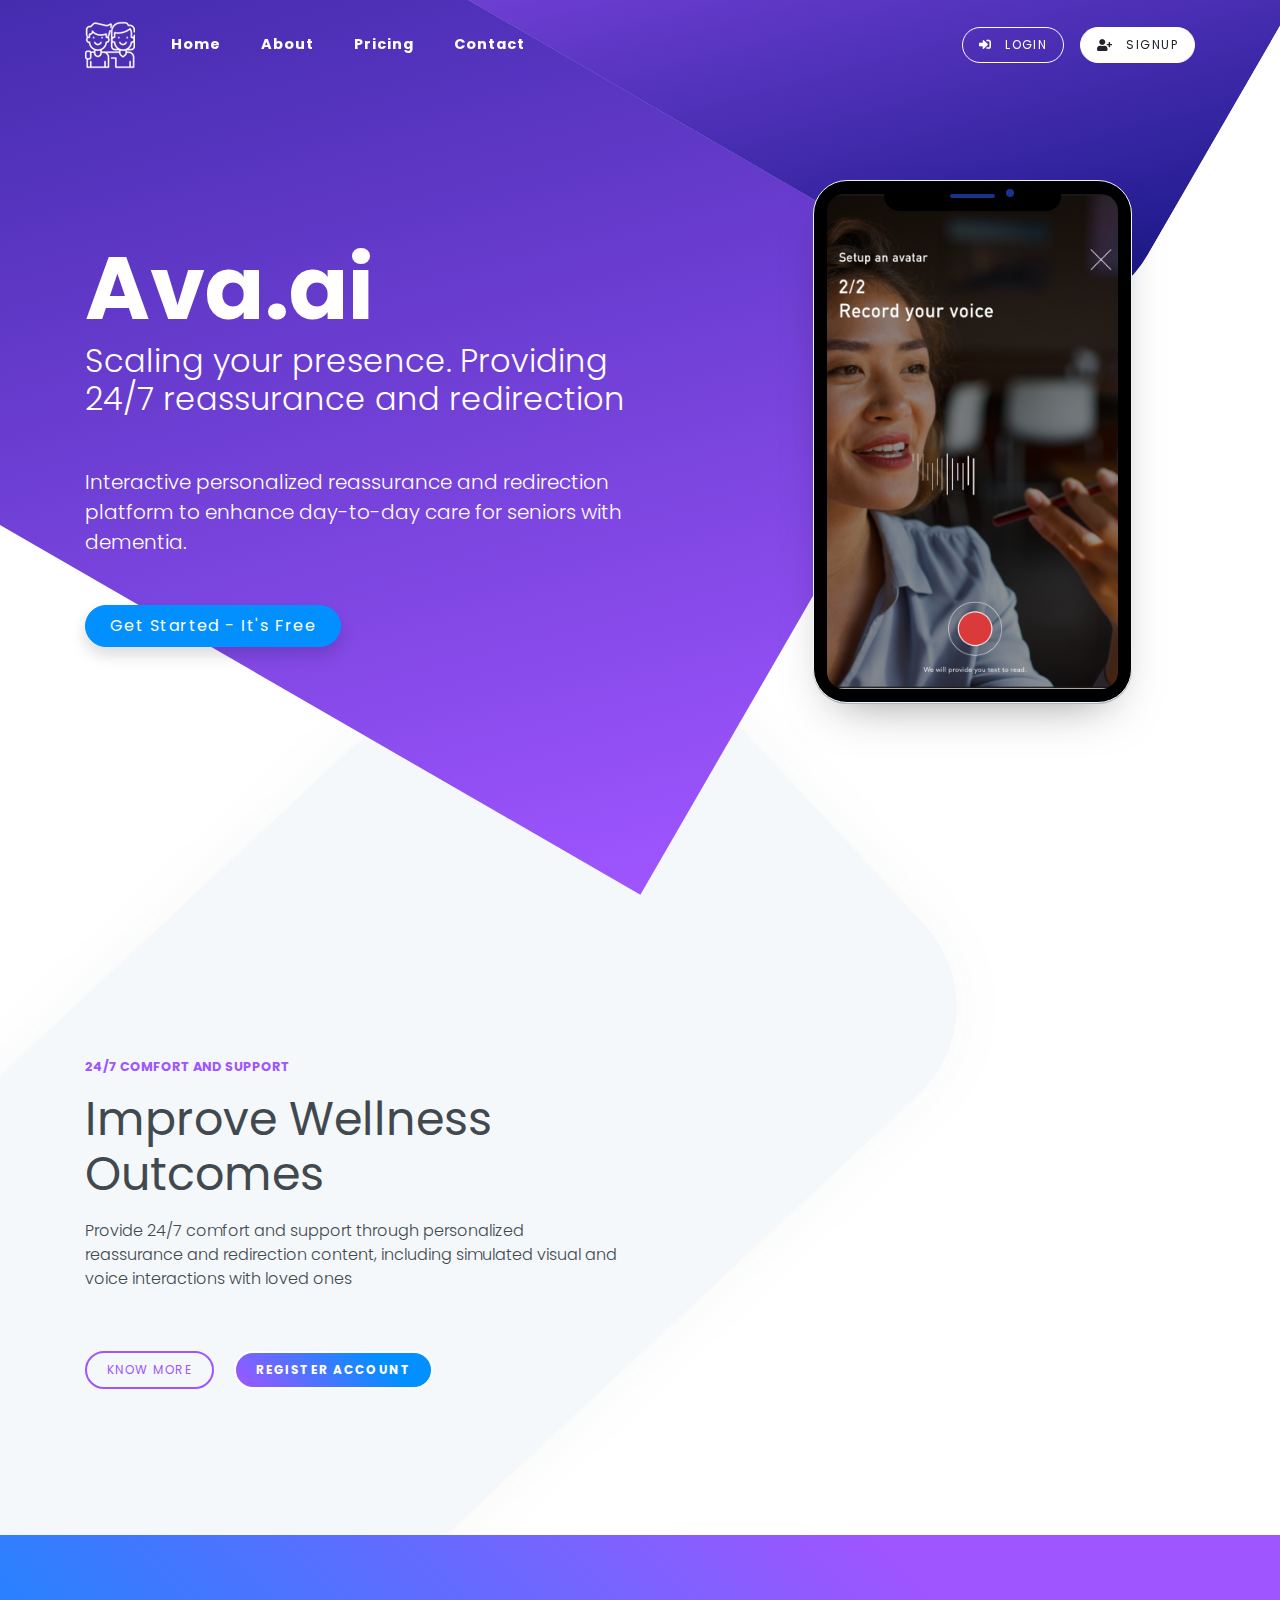
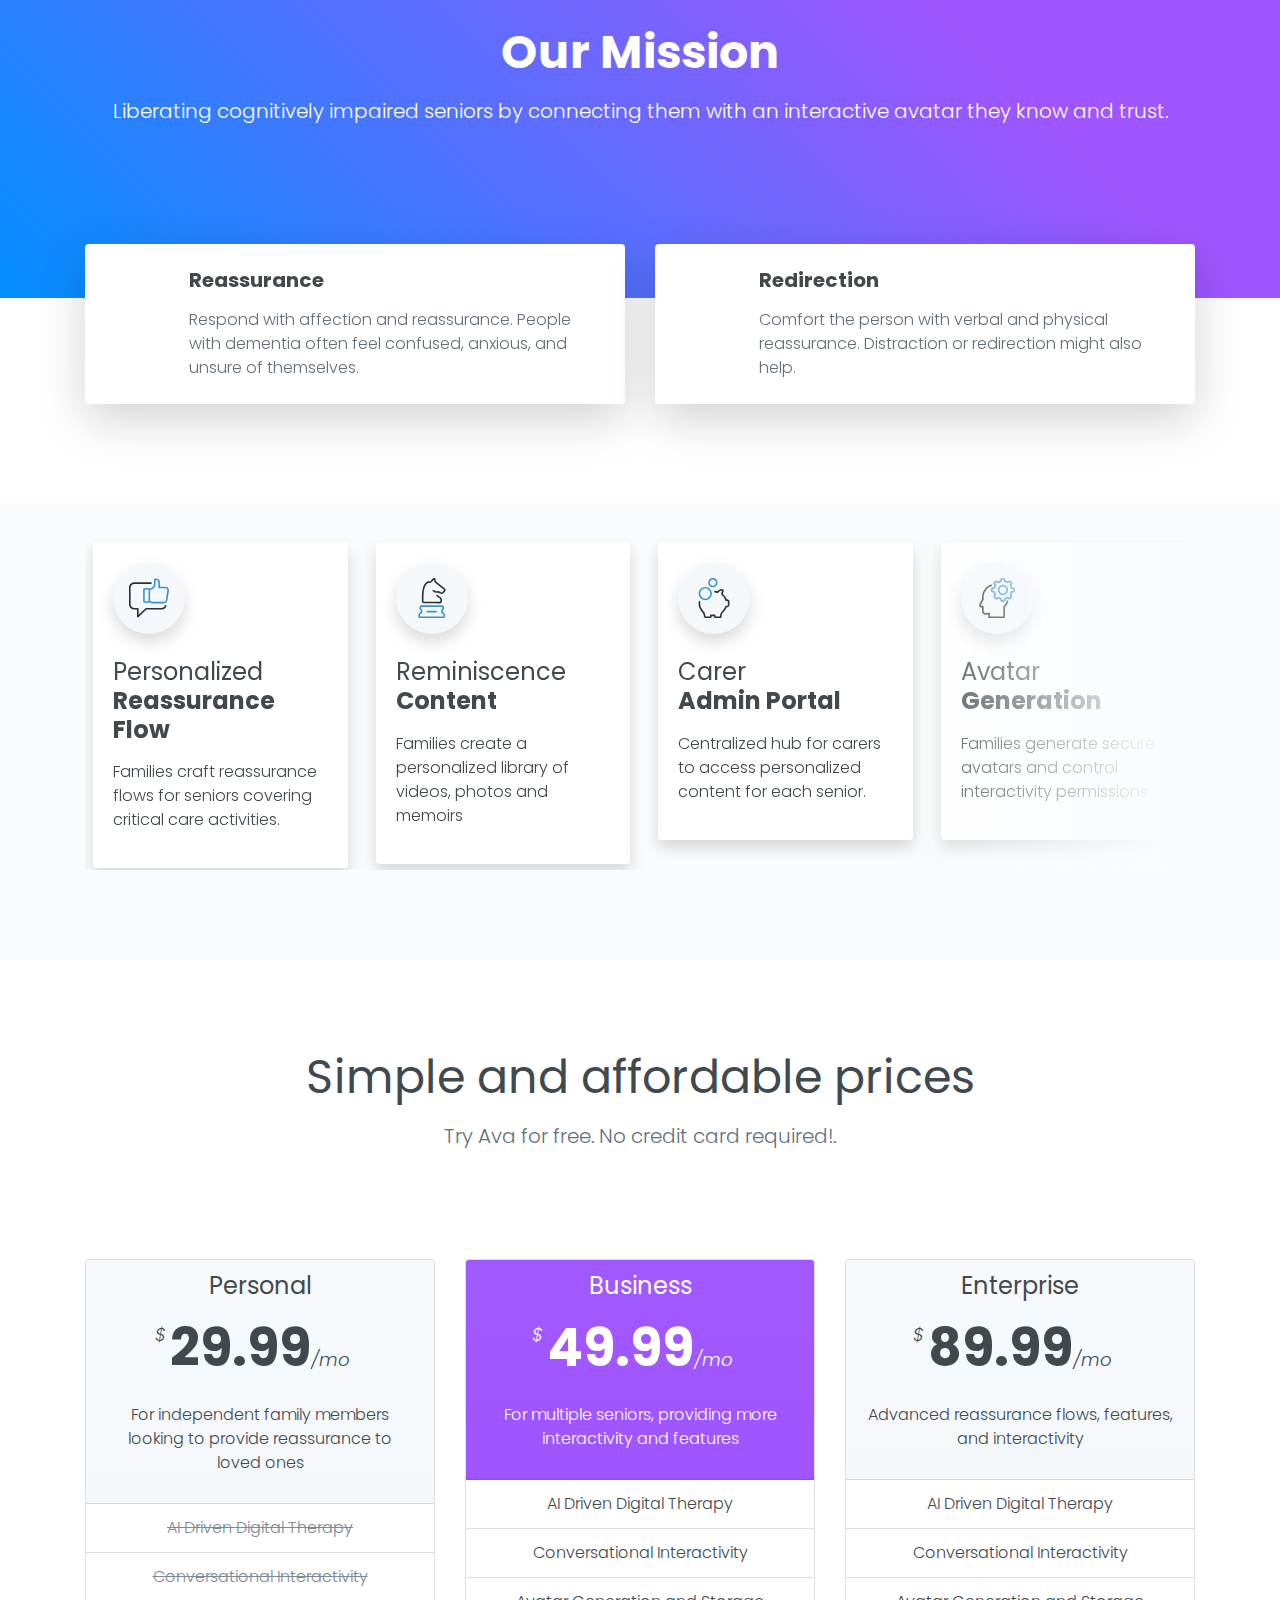
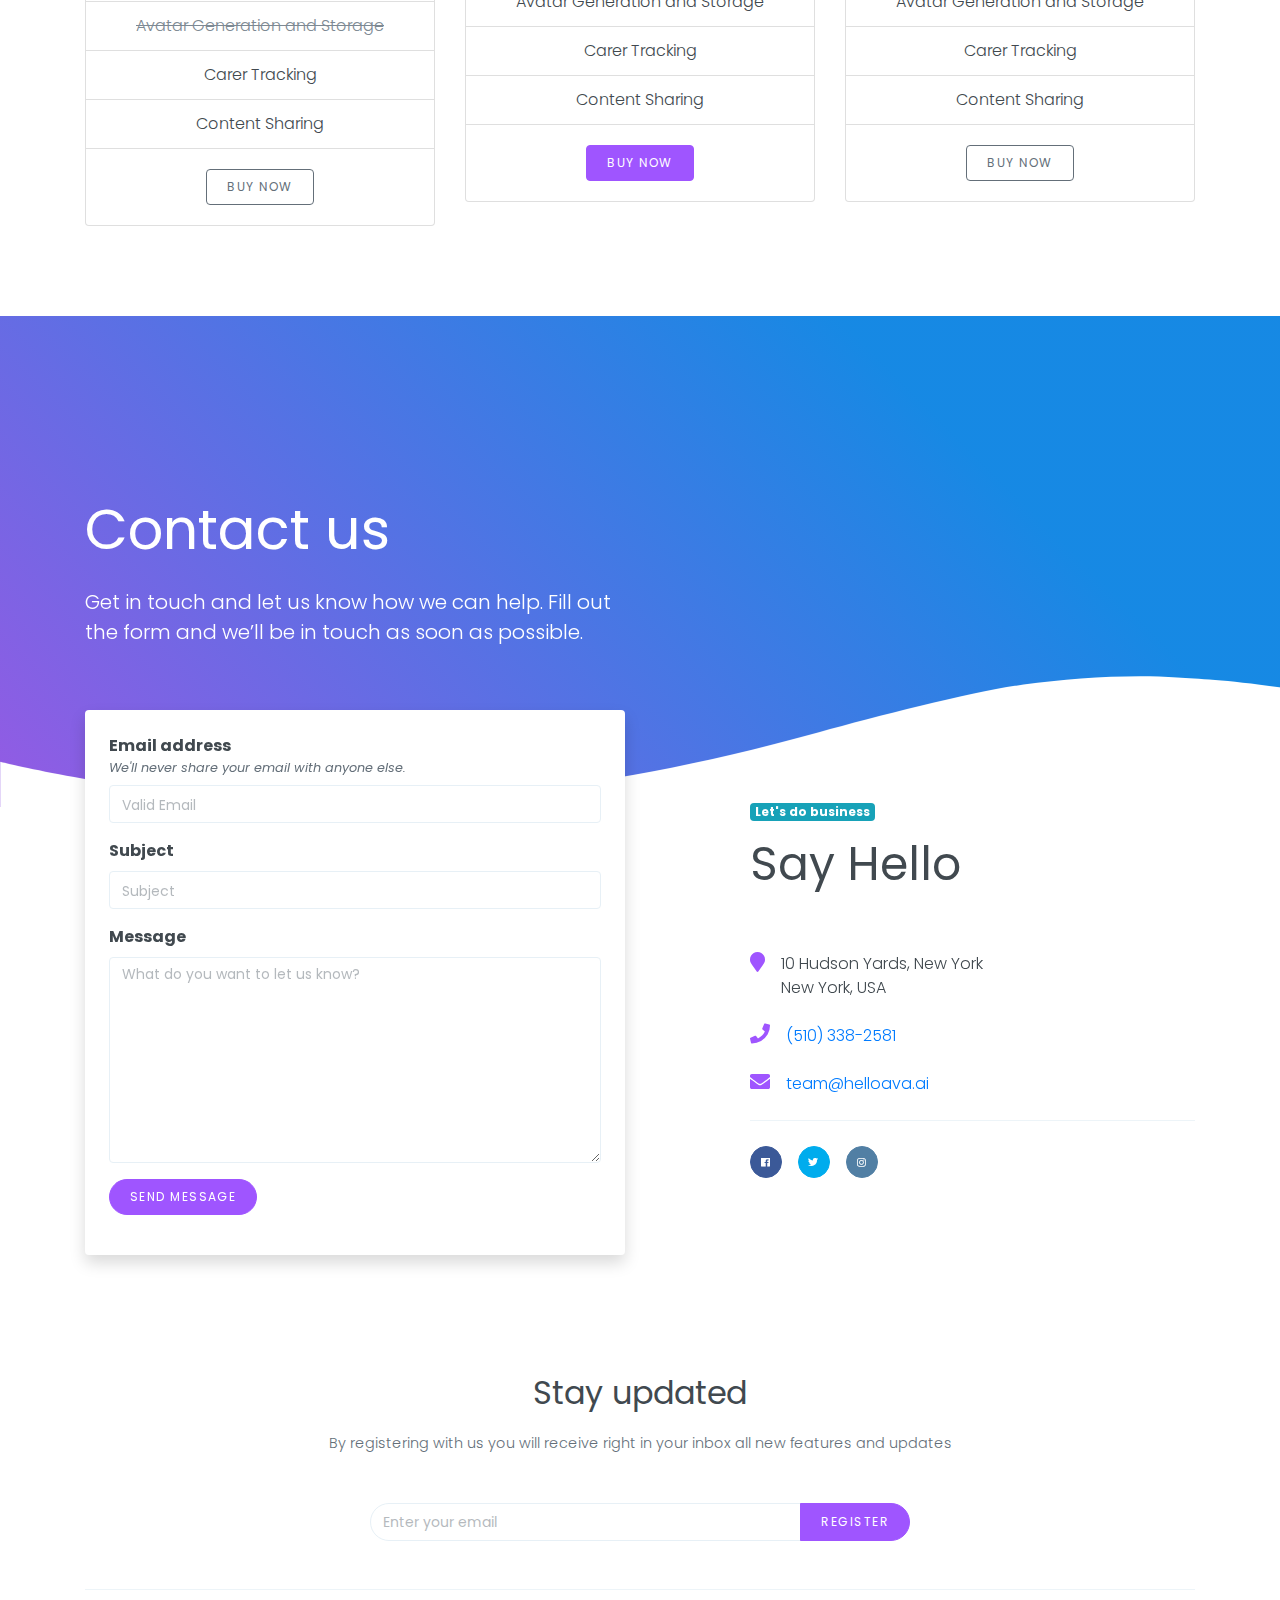
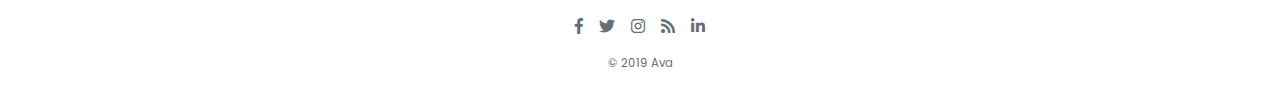
==== index.html @ 5815e065 "first commit" ====
<!doctype html>
<html lang="en">

<head>
	<meta charset="utf-8">
	<!--[if IE]><meta http-equiv="X-UA-Compatible" content="IE=edge" /><![endif]-->
	<title>Ava</title>
	<meta name="description" content="">
	<meta name="viewport" content="width=device-width,initial-scale=1">
	<!-- Place favicon.ico in the root directory -->
	<link rel="apple-touch-icon" href="apple-touch-icon.png">
	<link rel="icon" href="favicon.ico">
	<link href="https://fonts.googleapis.com/css?family=Poppins:100,300,400,700,900" rel="stylesheet">
	<!-- <link href="https://fonts.googleapis.com/css?family=Open+Sans:300,400,700,800" rel="stylesheet"> -->
	<link href="https://fonts.googleapis.com/css?family=Caveat" rel="stylesheet">

	<!-- themeforest:css -->
	<link rel="stylesheet" href="css/aos.css">
	<link rel="stylesheet" href="css/bootstrap.css">
	<link rel="stylesheet" href="css/cookieconsent.min.css">
	<link rel="stylesheet" href="css/fontawesome-all.css">
	<link rel="stylesheet" href="css/helper.css">
	<link rel="stylesheet" href="css/magnific-popup.css">
	<link rel="stylesheet" href="css/odometer-theme-minimal.css">
	<link rel="stylesheet" href="css/pe-icon-7-stroke.css">
	<link rel="stylesheet" href="css/prettify.css">
	<link rel="stylesheet" href="css/simplebar.css">
	<link rel="stylesheet" href="css/smart_wizard.css">
	<link rel="stylesheet" href="css/smart_wizard_theme_arrows.css">
	<link rel="stylesheet" href="css/smart_wizard_theme_circles.css">
	<link rel="stylesheet" href="css/smart_wizard_theme_dots.css">
	<link rel="stylesheet" href="css/demo.css">
	<link rel="stylesheet" href="css/swiper.css">
	<link rel="stylesheet" href="css/styles.css">
	<!-- endinject -->
</head>

<body>
	<!--[if lt IE 8]>
<p class="browserupgrade">You are using an <strong>outdated</strong> browser. Please <a href="http://browsehappy.com/">upgrade your browser</a> to improve your experience.</p>
<![endif]-->
	<!-- ./Main Navigation -->
	<nav class="navbar navbar-expand-md main-nav navigation fixed-top sidebar-left">
		<div class="container">
			<button class="navbar-toggler" type="button">
				<span class="icon-bar"></span>
				<span class="icon-bar"></span>
				<span class="icon-bar"></span>
			</button>
			<a href="#main" class="navbar-brand">
				<img src="img/friendship.png" alt="Ava" class="logo logo-sticky d-block d-md-none">
				<img src="img/friendship-light.png" alt="Ava" class="logo d-none d-md-block">
			</a>
			<div class="collapse navbar-collapse ml-auto" id="main-navbar">
				<div class="sidebar-brand">
					<a href="index.html">
						<img src="img/logo.png" alt="Ava Template" class="logo">
					</a>
				</div>
				<ul class="nav navbar-nav mr-auto">
					<li class="nav-item">
						<a class="nav-link" href="index.html">Home</a>
					</li>
					<li class="nav-item d-md-none d-lg-block">
						<a class="nav-link" href="about.html">About</a>
					</li>
					<li class="nav-item">
						<a class="nav-link" href="pricing.html">Pricing</a>
					</li>
					<li class="nav-item">
						<a class="nav-link" href="contact.html">Contact</a>
					</li>
				</ul>
				<nav class="nav navbar-nav ml-md-auto justify-content-center mt-4 mt-md-0 flex-row">
					<a class="btn btn-rounded btn-outline mr-3 px-3" href="login.html" target="_blank">
						<i class="fas fa-sign-in-alt d-none d-md-inline mr-md-0 mr-lg-2"></i>
						<span class="d-md-none d-lg-inline">Login</span>
					</a>
					<a class="btn btn-rounded btn-solid px-3" href="signup.html" target="_blank">
						<i class="fas fa-user-plus d-none d-md-inline mr-md-0 mr-lg-2"></i>
						<span class="d-md-none d-lg-inline">Signup</span>
					</a>
				</nav>
			</div>
		</div>
	</nav>
	<main>
		<!-- ./App Landing - page header -->
		<header class="section header color-1 app-landing-header">
			<div class="shape-wrapper">
				<div class="shape  shape-main gradient gradient-53"></div>
				<div class="shape shape-background shape-top gradient gradient-35"></div>
			</div>
			<div class="container overflow-hidden">
				<div class="row gap-y align-items-center">
					<div class="col-md-6 col-lg-6">
						<h1 class="bold display-lg-2 font-lg mb-5">Ava.ai
							<span class="d-block light font-md">Scaling your presence. Providing 24/7 reassurance and redirection</span>
						</h1>
						<p class="lead">Interactive personalized reassurance and redirection platform to enhance day-to-day care for seniors with dementia.</p>
						<div class="nav mt-5 align-items-center">
							<a href="#" class="btn btn-rounded btn-lg btn-4 shadow mr-3 px-4 text-capitalize">Get Started - It's Free</a>
						</div>
					</div>
					<div class="col-md-6 col-lg-5 ml-lg-auto">
						<div data-aos="fade-left">
							<div class="mobile-device iphone-x">
								<div class="screen">
									<img src="img/screens/app/avatar_creation_3.png" class="img-responsive" alt="">
								</div>
								<div class="notch"></div>
							</div>
							<!--<div class="absolute screen-highlight center-x w-100">
								<img src="img/screens/app/2-highlight.png" alt="" class="mx-auto shadow-lg rounded img-responsive" data-aos-delay="1000" data-aos="zoom-in">
							</div>-->
						</div>
					</div>
				</div>
			</div>
		</header>
		<!-- Integration icons -->
		<section class="section extending-core">
			<div class="shape shape-background top shape-left bg-6"></div>
			<div class="container">
				<div class="row gap-y align-items-center">
					<div class="col-lg-6">
						<div class="section-heading">
							<p class="accent bold small text-uppercase">24/7 comfort and support</p>
							<h2>Improve Wellness Outcomes</h2>
							<p>Provide 24/7 comfort and support through personalized reassurance and redirection content, including simulated visual and voice interactions with loved ones
						</div>
						<a href="#" class="btn btn-rounded btn-outline-3 bw-2 mr-3">Know More</a>
						<a href="#" class="btn btn-rounded btn-outline-1 bw-2 bold gradient gradient-43 color-1">Register Account</a>
					</div>
					<div class="col-lg-6">
						<div class="icons-wrapper position-relative">
							<div class="floating icon icon-xl bg-1 rounded-circle p-3 shadow m-0 absolute d-flex justify-content-center align-items-center" style="left: 100%; top: 30%;" data-aos="fade-left">
								<img src="img/integration/blossom.svg" class="img-responsive" alt="">
							</div>
							<div class="floating icon icon-xxl bg-1 rounded-circle p-3 shadow m-0 absolute d-flex justify-content-center align-items-center" style="left: 60%; top: -10%;" data-aos="fade-left">
								<img src="img/integration/dockbit.svg" class="img-responsive" alt="">
							</div>
							<div class="floating icon icon-xxl bg-1 rounded-circle p-3 shadow m-0 absolute d-flex justify-content-center align-items-center" style="left: 25%; top: 0%;" data-aos="fade-left">
								<img src="img/integration/zapier.svg" class="img-responsive" alt="">
							</div>
							<div class="floating icon icon-2xl bg-1 rounded-circle p-3 shadow m-0 absolute d-flex justify-content-center align-items-center" style="left: 0%; top: 50%;" data-aos="fade-left">
								<img src="img/integration/bitnami.svg" class="img-responsive" alt="">
							</div>
							<div class="floating icon icon-2xxl bg-1 rounded-circle p-3 shadow m-0 absolute d-flex justify-content-center align-items-center" style="left: 23%; top: 70%;" data-aos="fade-left">
								<img src="img/integration/slack.svg" class="img-responsive" alt="">
							</div>
							<div class="floating icon icon-xxl bg-1 rounded-circle p-3 shadow m-0 absolute d-flex justify-content-center align-items-center" style="left: 65%; top: 44%;" data-aos="fade-left">
								<img src="img/integration/monero.svg" class="img-responsive" alt="">
							</div>
							<div class="floating icon icon-xl bg-1 rounded-circle p-3 shadow m-0 absolute d-flex justify-content-center align-items-center" style="left: 95%; top: 83%;" data-aos="fade-left">
								<img src="img/integration/dropbox.svg" class="img-responsive" alt="">
							</div>
						</div>
					</div>
				</div>
			</div>
		</section>
		<!-- You deserve better -->
		<section class="section gradient gradient-34 color-1">
			<div class="container text-center pb-7 pb-md-0">
				<div class="section-heading">
					<h2 class="bold">Our Mission</h2>
					<p class="lead">Liberating cognitively impaired seniors by connecting them with an interactive avatar
they know and trust.</p>
				</div>
			</div>
		</section>
		<!-- Powerful Tools -->
		<section class="section mt-9n">
			<div class="container">
				<div class="row gap-y">
					<div class="col-md-6">
						<div class="rounded media bg-1 shadow-lg p-4">
							<i class="shadow far fa-paper-plane gradient gradient-43 color-1 rounded-circle fa-2x mr-3 p-3" data-aos="zoom-in"></i>
							<div class="media-body">
								<h5 class="bold text-capitalize">Reassurance</h5>
								<p class="color-2 mb-0">Respond with affection and reassurance. People with dementia often feel confused, anxious, and unsure of themselves.</p>
							</div>
						</div>
					</div>
					<div class="col-md-6">
						<div class="rounded media bg-1 shadow-lg p-4">
							<i class="shadow far fa-heart gradient gradient-43 color-1 rounded-circle fa-2x mr-3 p-3" data-aos="zoom-in"></i>
							<div class="media-body">
								<h5 class="bold text-capitalize">Redirection</h5>
								<p class="color-2 mb-0"> Comfort the person with verbal and physical reassurance. Distraction or redirection might also help.</p>
							</div>
						</div>
					</div>
				</div>
			</div>
		</section>
		<!-- ./App features -->
		<!-- Features Carousel -->
		<section class="mt-2 section features-carousel b">
			<div class="container pt-0">
				<div class="swiper-container" data-sw-show-items="4" data-sw-autoplay="3500" data-sw-loop="true" data-sw-nav-arrows=".features-nav" data-sw-breakpoints='{"1024": {"slidesPerView": 4,"spaceBetween": 40},"992": {"slidesPerView": 3,"spaceBetween": 30},"768": {"slidesPerView": 2,"spaceBetween": 30},"576": {"slidesPerView": 1,"spaceBetween": 10}}'>
					<div class="swiper-wrapper px-1">
						<div class="swiper-slide px-2 px-sm-1 py--4">
							<div class="card border-0 shadow">
								<div class="card-body">
									<div class="rounded-circle bg-6 p-3 d-flex align-items-center justify-content-center shadow icon-xl">
										<img src="img/v6/icons/chat.svg" class="img-responsive" alt="">
									</div>
									<h4 class="mt-4">Personalized<br>
										<span class="bold">Reassurance Flow</span>
									</h4>
									<p>Families craft reassurance flows for seniors covering critical care activities.</p>
								</div>
							</div>
						</div>
						<div class="swiper-slide px-2 px-sm-1 py--4">
							<div class="card border-0 shadow">
								<div class="card-body">
									<div class="rounded-circle bg-6 p-3 d-flex align-items-center justify-content-center shadow icon-xl">
										<img src="img/v6/icons/strategy.svg" class="img-responsive" alt="">
									</div>
									<h4 class="mt-4">Reminiscence<br>
										<span class="bold">Content</span>
									</h4>
									<p>Families create a personalized library of videos, photos and memoirs</p>
								</div>
							</div>
						</div>
						<div class="swiper-slide px-2 px-sm-1 py--4">
							<div class="card border-0 shadow">
								<div class="card-body">
									<div class="rounded-circle bg-6 p-3 d-flex align-items-center justify-content-center shadow icon-xl">
										<img src="img/v6/icons/money.svg" class="img-responsive" alt="">
									</div>
									<h4 class="mt-4">Carer<br>
										<span class="bold">Admin Portal</span>
									</h4>
									<p>Centralized hub for carers to access personalized content for each senior.</p>
								</div>
							</div>
						</div>
						<div class="swiper-slide px-2 px-sm-1 py--4">
							<div class="card border-0 shadow">
								<div class="card-body">
									<div class="rounded-circle bg-6 p-3 d-flex align-items-center justify-content-center shadow icon-xl">
										<img src="img/v6/icons/user.svg" class="img-responsive" alt="">
									</div>
									<h4 class="mt-4">Avatar<br>
										<span class="bold">Generation</span>
									</h4>
									<p>Families generate secure avatars and control interactivity permissions.</p>
								</div>
							</div>
						</div>
						<div class="swiper-slide px-2 px-sm-1 py--4">
							<div class="card border-0 shadow">
								<div class="card-body">
									<div class="rounded-circle bg-6 p-3 d-flex align-items-center justify-content-center shadow icon-xl">
										<img src="img/v6/icons/like.svg" class="img-responsive" alt="">
									</div>
									<h4 class="mt-4">Interactive<br>
										<span class="bold">Activities</span>
									</h4>
									<p>Interactive Activities including stories, puzzles, games and exercises</p>
								</div>
							</div>
						</div>
						<div class="swiper-slide px-2 px-sm-1 py--4">
							<div class="card border-0 shadow">
								<div class="card-body">
									<div class="rounded-circle bg-6 p-3 d-flex align-items-center justify-content-center shadow icon-xl">
										<img src="img/v6/icons/graph.svg" class="img-responsive" alt="">
									</div>
									<h4 class="mt-4">Two way<br>
										<span class="bold">Digital Content Sharing</span>
									</h4>
									<p>between families and carers, with capacity to request new content</p>
								</div>
							</div>
						</div>
					</div>

				</div>
			</div>
		</section>
		<!-- ./Pricing cards -->
		<section>
			<div class="container">
				<div class="section-heading text-center">
					<h2 class="mb-2">Simple and affordable prices</h2>
					<p class="lead color-2">Try Ava for free. No credit card required!.</p>
				</div>
				<div class="row">
					<div class="col-md-4 mt-5">
						<div class="card text-center">
							<div class="pricing card-header bg-6-gradient d-flex align-items-center flex-column">
								<h4>Personal</h4>
								<div class="pricing-value">
									<span class="price bold">29.99</span>
								</div>
								<p>For independent family members looking to provide reassurance to loved ones</p>
							</div>
							<ul class="list-group list-group-flush">
								<li class="list-group-item strike-through">AI Driven Digital Therapy</li>
								<li class="list-group-item strike-through">Conversational Interactivity</li>
								<li class="list-group-item strike-through">Avatar Generation and Storage</li>
								<li class="list-group-item">Carer Tracking</li>
								<li class="list-group-item">Content Sharing</li>
							</ul>
							<div class="card-body">
								<a href="#" class="btn btn-outline-2">Buy now</a>
							</div>
						</div>
					</div>
					<div class="col-md-4 mt-5">
						<div class="card text-center">
							<div class="pricing card-header bg-3-gradient color-1 d-flex align-items-center flex-column">
								<h4>Business</h4>
								<div class="pricing-value">
									<span class="price bold">49.99</span>
								</div>
								<p>For multiple seniors, providing more interactivity and features</p>
							</div>
							<ul class="list-group list-group-flush">
								<li class="list-group-item">AI Driven Digital Therapy</li>
								<li class="list-group-item">Conversational Interactivity</li>
								<li class="list-group-item">Avatar Generation and Storage</li>
								<li class="list-group-item">Carer Tracking</li>
								<li class="list-group-item">Content Sharing</li>
							</ul>
							<div class="card-body">
								<a href="#" class="btn btn-accent">Buy now</a>
							</div>
						</div>
					</div>
					<div class="col-md-4 mt-5">
						<div class="card text-center">
							<div class="pricing card-header bg-6-gradient d-flex align-items-center flex-column">
								<h4>Enterprise</h4>
								<div class="pricing-value">
									<span class="price bold">89.99</span>
								</div>
								<p>Advanced reassurance flows, features, and interactivity</p>
							</div>
							<ul class="list-group list-group-flush">
								<li class="list-group-item">AI Driven Digital Therapy</li>
								<li class="list-group-item">Conversational Interactivity</li>
								<li class="list-group-item">Avatar Generation and Storage</li>
								<li class="list-group-item">Carer Tracking</li>
								<li class="list-group-item">Content Sharing</li>
							</ul>
							<div class="card-body">
								<a href="#" class="btn btn-outline-2">Buy now</a>
							</div>
						</div>
					</div>
				</div>
			</div>
		</section>
		<!-- ./Page header -->
		<header class="page header color-1 overlay alpha-8 cover gradient gradient-43" style="background-image: url('img/bg/waves.jpg')">
			<div class="divider-shape">
				<!-- waves divider -->
				<svg xmlns="http://www.w3.org/2000/svg" viewBox="0 0 1000 100" preserveAspectRatio="none" class="shape-waves" style="left: 0; transform: rotate3d(0,1,0,180deg);">
					<path class="shape-fill shape-fill-1" d="M790.5,93.1c-59.3-5.3-116.8-18-192.6-50c-29.6-12.7-76.9-31-100.5-35.9c-23.6-4.9-52.6-7.8-75.5-5.3c-10.2,1.1-22.6,1.4-50.1,7.4c-27.2,6.3-58.2,16.6-79.4,24.7c-41.3,15.9-94.9,21.9-134,22.6C72,58.2,0,25.8,0,25.8V100h1000V65.3c0,0-51.5,19.4-106.2,25.7C839.5,97,814.1,95.2,790.5,93.1z" />
				</svg>
			</div>
			<div class="container pb-9" style="">
				<div class="row">
					<div class="col-md-6">
						<h1 class="regular display-4 color-1 mb-4">Contact us</h1>
						<p class="lead color-1">Get in touch and let us know how we can help. Fill out the form and we’ll be in touch as soon as possible.</p>
					</div>
				</div>
			</div>
		</header>
		<!-- ./Contact Us -->
		<section class="section mt-7n">
			<div class="container bring-to-front pt-0">
				<div class="row align-items-center gap-y">
					<div class="col-md-6">
						<div class="shadow bg-1 p-4 rounded">
							<form action="srv/contact.php" method="post" class="form form-contact" name="form-contact" data-response-message-animation="slide-in-up">
								<div class="form-group">
									<label for="contact_email" class="bold mb-0">Email address</label>
									<small id="emailHelp" class="form-text color-2 mt-0 mb-2 italic">We'll never share your email with anyone else.</small>
									<input type="email" name="Contact[email]" id="contact_email" class="form-control bg-1" placeholder="Valid Email" required>
								</div>
								<div class="form-group">
									<label for="contact_email" class="bold">Subject</label>
									<input type="text" name="Contact[subject]" id="contact_subject" class="form-control bg-1" placeholder="Subject" required>
								</div>
								<div class="form-group">
									<label for="contact_email" class="bold">Message</label>
									<textarea name="Contact[message]" id="contact_message" class="form-control bg-1" placeholder="What do you want to let us know?" rows="8" required></textarea>
								</div>
								<div class="form-group">
									<button id="contact-submit" data-loading-text="Sending..." name="submit" type="submit" class="btn btn-accent btn-rounded">Send Message</button>
								</div>
							</form>
							<div class="response-message">
								<div class="section-heading">
									<i class="fas fa-check font-lg"></i>
									<p class="font-md m-0">Thank you!</p>
									<p class="response">Your message has been send, we will contact you as soon as possible.</p>
								</div>
							</div>
						</div>
					</div>
					<div class="col-md-5 ml-md-auto">
						<div class="section-heading">
							<p class="small bold badge badge-info">Let's do business</p>
							<h2>Say Hello</h2>
						</div>
						<div class="media">
							<i class="fas fa-map-marker font-l color-3 mr-3"></i>
							<div class="media-body">10 Hudson Yards, New York
								<span class="d-block">New York, USA</span>
							</div>
						</div>
						<div class="media my-4">
							<i class="fas fa-phone font-l color-3 mr-3"></i>
							<div class="media-body">
								<span class="d-block">
									<a href="tel:+1-123-456-7890">(510) 338-2581</a>
								</span>
								<!--<span class="d-block">
									<a href="tel:+1-987-654-3201">(987) 654-3201</a>
								</span>-->
							</div>
						</div>
						<div class="media">
							<i class="fas fa-envelope font-l color-3 mr-3"></i>
							<div class="media-body">
								<a href="mailto:team@helloava.ai">team@helloava.ai</a>
							</div>
						</div>
						<hr class="my-4">
						<nav class="nav justify-content-center justify-content-md-start">
							<a href="#" class="btn btn-circle btn-sm brand-facebook mr-3">
								<i class="fab fa-facebook"></i>
							</a>
							<a href="#" class="btn btn-circle btn-sm brand-twitter mr-3">
								<i class="fab fa-twitter"></i>
							</a>
							<a href="#" class="btn btn-circle btn-sm brand-instagram">
								<i class="fab fa-instagram"></i>
							</a>
						</nav>
					</div>
				</div>
			</div>
		</section>
	</main>
	<!-- ./Footer - Stay in Touch -->
	<footer class="site-footer section text-center block bg-1">
		<div class="container py-4">
			<div class="font-md regular">Stay updated</div>
			<p class="color-2 mb-5">By registering with us you will receive right in your inbox all new features and updates</p>
			<div class="row">
				<div class="col-12 col-md-6 mx-auto overflow-hidden">
					<form action="srv/register.php" class="form" data-response-message-animation="slide-in-left">
						<div class="input-group">
							<input type="email" name="Subscribe[email]" class="form-control rounded-circle-left" placeholder="Enter your email" required>
							<div class="input-group-append">
								<button class="btn btn-rounded btn-accent" type="submit">Register</button>
							</div>
						</div>
					</form>
					<div class="response-message">
						<i class="fas fa-envelope font-lg"></i>
						<p class="font-md m-0">Check your email</p>
						<p class="response">We sent you an email with a link to get started. You’ll be in your account in no time.</p>
					</div>
				</div>
			</div>
			<hr class="mt-5">
			<nav class="nav social-icons justify-content-center mt-4">
				<a href="#" class="mr-3 font-regular color-2">
					<i class="fab fa-facebook-f"></i>
				</a>
				<a href="#" class="mr-3 font-regular color-2">
					<i class="fab fa-twitter"></i>
				</a>
				<a href="#" class="mr-3 font-regular color-2">
					<i class="fab fa-instagram"></i>
				</a>
				<a href="#" class="mr-3 font-regular color-2">
					<i class="fas fa-rss"></i>
				</a>
				<a href="#" class="font-regular color-2">
					<i class="fab fa-linkedin-in"></i>
				</a>
			</nav>
			<p class="small copyright color-2">© 2019 Ava </p>
		</div>
	</footer>

	<!-- themeforest:js -->
	<script src="js/01.cookie-consent-util.js"></script>
	<script src="js/02.1.cookie-consent-themes.js"></script>
	<script src="js/02.2.cookie-consent-custom-css.js"></script>
	<script src="js/02.3.cookie-consent-informational.js"></script>
	<script src="js/02.4.cookie-consent-opt-out.js"></script>
	<script src="js/02.5.cookie-consent-opt-in.js"></script>
	<script src="js/02.6.cookie-consent-location.js"></script>

	<script src="js/jquery.js"></script>
	<script src="js/jquery.animatebar.js"></script>
	<script src="js/odometer.min.js"></script>
	<script src="js/simplebar.js"></script>
	<script src="js/swiper.js"></script>
	<script src="js/popper.js"></script>
	<script src="js/jquery.easing.min.js"></script>
	<script src="js/jquery.validate.js"></script>
	<script src="js/jquery.smartWizard.js"></script>
	<script src="js/bootstrap.js"></script>
	<script src="js/jquery.waypoints.js"></script>
	<script src="js/jquery.counterup.js"></script>
	<script src="js/modernizr-2.8.3.min.js"></script>
	<script src="js/aos.js"></script>
	<script src="js/particles.js"></script>
	<script src="js/typed.js"></script>
	<script src="js/prettify.js"></script>
	<script src="js/jquery.magnific-popup.js"></script>
	<script src="js/cookieconsent.min.js"></script>
	<script src="js/common-script.js"></script>
	<script src="js/forms.js"></script>
	<script src="js/site.js"></script>
	<script src="js/demo.js"></script>
	<!-- endinject -->
</body>

</html>
---- css/cookieconsent.min.css ----
.cc-window{opacity:1;transition:opacity 1s ease}.cc-window.cc-invisible{opacity:0}.cc-animate.cc-revoke{transition:transform 1s ease}.cc-animate.cc-revoke.cc-top{transform:translateY(-2em)}.cc-animate.cc-revoke.cc-bottom{transform:translateY(2em)}.cc-animate.cc-revoke.cc-active.cc-bottom,.cc-animate.cc-revoke.cc-active.cc-top,.cc-revoke:hover{transform:translateY(0)}.cc-grower{max-height:0;overflow:hidden;transition:max-height 1s}
.cc-link,.cc-revoke:hover{text-decoration:underline}.cc-revoke,.cc-window{position:fixed;overflow:hidden;box-sizing:border-box;font-family:Helvetica,Calibri,Arial,sans-serif;font-size:16px;line-height:1.5em;display:-ms-flexbox;display:flex;-ms-flex-wrap:nowrap;flex-wrap:nowrap;z-index:9999}.cc-window.cc-static{position:static}.cc-window.cc-floating{padding:2em;max-width:24em;-ms-flex-direction:column;flex-direction:column}.cc-window.cc-banner{padding:1em 1.8em;width:100%;-ms-flex-direction:row;flex-direction:row}.cc-revoke{padding:.5em}.cc-header{font-size:18px;font-weight:700}.cc-btn,.cc-close,.cc-link,.cc-revoke{cursor:pointer}.cc-link{opacity:.8;display:inline-block;padding:.2em}.cc-link:hover{opacity:1}.cc-link:active,.cc-link:visited{color:initial}.cc-btn{display:block;padding:.4em .8em;font-size:.9em;font-weight:700;border-width:2px;border-style:solid;text-align:center;white-space:nowrap}.cc-highlight .cc-btn:first-child{background-color:transparent;border-color:transparent}.cc-highlight .cc-btn:first-child:focus,.cc-highlight .cc-btn:first-child:hover{background-color:transparent;text-decoration:underline}.cc-close{display:block;position:absolute;top:.5em;right:.5em;font-size:1.6em;opacity:.9;line-height:.75}.cc-close:focus,.cc-close:hover{opacity:1}
.cc-revoke.cc-top{top:0;left:3em;border-bottom-left-radius:.5em;border-bottom-right-radius:.5em}.cc-revoke.cc-bottom{bottom:0;left:3em;border-top-left-radius:.5em;border-top-right-radius:.5em}.cc-revoke.cc-left{left:3em;right:unset}.cc-revoke.cc-right{right:3em;left:unset}.cc-top{top:1em}.cc-left{left:1em}.cc-right{right:1em}.cc-bottom{bottom:1em}.cc-floating>.cc-link{margin-bottom:1em}.cc-floating .cc-message{display:block;margin-bottom:1em}.cc-window.cc-floating .cc-compliance{-ms-flex:1 0 auto;flex:1 0 auto}.cc-window.cc-banner{-ms-flex-align:center;align-items:center}.cc-banner.cc-top{left:0;right:0;top:0}.cc-banner.cc-bottom{left:0;right:0;bottom:0}.cc-banner .cc-message{display:block;-ms-flex:1 1 auto;flex:1 1 auto;max-width:100%;margin-right:1em}.cc-compliance{display:-ms-flexbox;display:flex;-ms-flex-align:center;align-items:center;-ms-flex-line-pack:justify;align-content:space-between}.cc-floating .cc-compliance>.cc-btn{-ms-flex:1;flex:1}.cc-btn+.cc-btn{margin-left:.5em}
@media print{.cc-revoke,.cc-window{display:none}}@media screen and (max-width:900px){.cc-btn{white-space:normal}}@media screen and (max-width:414px) and (orientation:portrait),screen and (max-width:736px) and (orientation:landscape){.cc-window.cc-top{top:0}.cc-window.cc-bottom{bottom:0}.cc-window.cc-banner,.cc-window.cc-floating,.cc-window.cc-left,.cc-window.cc-right{left:0;right:0}.cc-window.cc-banner{-ms-flex-direction:column;flex-direction:column}.cc-window.cc-banner .cc-compliance{-ms-flex:1 1 auto;flex:1 1 auto}.cc-window.cc-floating{max-width:none}.cc-window .cc-message{margin-bottom:1em}.cc-window.cc-banner{-ms-flex-align:unset;align-items:unset}.cc-window.cc-banner .cc-message{margin-right:0}}
.cc-floating.cc-theme-classic{padding:1.2em;border-radius:5px}.cc-floating.cc-type-info.cc-theme-classic .cc-compliance{text-align:center;display:inline;-ms-flex:none;flex:none}.cc-theme-classic .cc-btn{border-radius:5px}.cc-theme-classic .cc-btn:last-child{min-width:140px}.cc-floating.cc-type-info.cc-theme-classic .cc-btn{display:inline-block}
.cc-theme-edgeless.cc-window{padding:0}.cc-floating.cc-theme-edgeless .cc-message{margin:2em 2em 1.5em}.cc-banner.cc-theme-edgeless .cc-btn{margin:0;padding:.8em 1.8em;height:100%}.cc-banner.cc-theme-edgeless .cc-message{margin-left:1em}.cc-floating.cc-theme-edgeless .cc-btn+.cc-btn{margin-left:0}
---- css/helper.css ----
/* HELPER CLASS 
 * -------------------------- */

/* FA based classes */

/*! Modified from font-awesome helper CSS classes - PIXEDEN
 *  Font Awesome 4.0.3 by @davegandy - http://fontawesome.io - @fontawesome
 *  License - http://fontawesome.io/license (CSS: MIT License)
 */

/* makes the font 33% larger relative to the icon container */
.pe-lg {
  font-size: 1.3333333333333333em;
  line-height: 0.75em;
  vertical-align: -15%;
}
.pe-2x {
  font-size: 2em;
}
.pe-3x {
  font-size: 3em;
}
.pe-4x {
  font-size: 4em;
}
.pe-5x {
  font-size: 5em;
}
.pe-fw {
  width: 1.2857142857142858em;
  text-align: center;
}
.pe-ul {
  padding-left: 0;
  margin-left: 2.142857142857143em;
  list-style-type: none;
}
.pe-ul > li {
  position: relative;
}
.pe-li {
  position: absolute;
  left: -2.142857142857143em;
  width: 2.142857142857143em;
  top: 0.14285714285714285em;
  text-align: center;
}
.pe-li.pe-lg {
  left: -1.8571428571428572em;
}
.pe-border {
  padding: .2em .25em .15em;
  border: solid 0.08em #eeeeee;
  border-radius: .1em;
}
.pull-right {
  float: right;
}
.pull-left {
  float: left;
}
.pe.pull-left {
  margin-right: .3em;
}
.pe.pull-right {
  margin-left: .3em;
}
.pe-spin {
  -webkit-animation: spin 2s infinite linear;
  -moz-animation: spin 2s infinite linear;
  -o-animation: spin 2s infinite linear;
  animation: spin 2s infinite linear;
}
@-moz-keyframes spin {
  0% {
    -moz-transform: rotate(0deg);
  }
  100% {
    -moz-transform: rotate(359deg);
  }
}
@-webkit-keyframes spin {
  0% {
    -webkit-transform: rotate(0deg);
  }
  100% {
    -webkit-transform: rotate(359deg);
  }
}
@-o-keyframes spin {
  0% {
    -o-transform: rotate(0deg);
  }
  100% {
    -o-transform: rotate(359deg);
  }
}
@-ms-keyframes spin {
  0% {
    -ms-transform: rotate(0deg);
  }
  100% {
    -ms-transform: rotate(359deg);
  }
}
@keyframes spin {
  0% {
    transform: rotate(0deg);
  }
  100% {
    transform: rotate(359deg);
  }
}
.pe-rotate-90 {
  filter: progid:DXImageTransform.Microsoft.BasicImage(rotation=1);
  -webkit-transform: rotate(90deg);
  -moz-transform: rotate(90deg);
  -ms-transform: rotate(90deg);
  -o-transform: rotate(90deg);
  transform: rotate(90deg);
}
.pe-rotate-180 {
  filter: progid:DXImageTransform.Microsoft.BasicImage(rotation=2);
  -webkit-transform: rotate(180deg);
  -moz-transform: rotate(180deg);
  -ms-transform: rotate(180deg);
  -o-transform: rotate(180deg);
  transform: rotate(180deg);
}
.pe-rotate-270 {
  filter: progid:DXImageTransform.Microsoft.BasicImage(rotation=3);
  -webkit-transform: rotate(270deg);
  -moz-transform: rotate(270deg);
  -ms-transform: rotate(270deg);
  -o-transform: rotate(270deg);
  transform: rotate(270deg);
}
.pe-flip-horizontal {
  filter: progid:DXImageTransform.Microsoft.BasicImage(rotation=0, mirror=1);
  -webkit-transform: scale(-1, 1);
  -moz-transform: scale(-1, 1);
  -ms-transform: scale(-1, 1);
  -o-transform: scale(-1, 1);
  transform: scale(-1, 1);
}
.pe-flip-vertical {
  filter: progid:DXImageTransform.Microsoft.BasicImage(rotation=2, mirror=1);
  -webkit-transform: scale(1, -1);
  -moz-transform: scale(1, -1);
  -ms-transform: scale(1, -1);
  -o-transform: scale(1, -1);
  transform: scale(1, -1);
}
.pe-stack {
  position: relative;
  display: inline-block;
  width: 2em;
  height: 2em;
  line-height: 2em;
  vertical-align: middle;
}
.pe-stack-1x,
.pe-stack-2x {
  position: absolute;
  left: 0;
  width: 100%;
  text-align: center;
}
.pe-stack-1x {
  line-height: inherit;
}
.pe-stack-2x {
  font-size: 2em;
}
.pe-inverse {
  color: #ffffff;
}

/* Custom classes / mods - PIXEDEN */
.pe-va {
  vertical-align: middle;
}

.pe-border {
  border: solid 0.08em #eaeaea;
}

[class^="pe-7s-"], [class*=" pe-7s-"] {
  display: inline-block;
}
---- css/odometer-theme-minimal.css ----
.odometer.odometer-auto-theme, .odometer.odometer-theme-minimal {
  display: inline-block;
  vertical-align: middle;
  *vertical-align: auto;
  *zoom: 1;
  *display: inline;
  position: relative;
}
.odometer.odometer-auto-theme .odometer-digit, .odometer.odometer-theme-minimal .odometer-digit {
  display: inline-block;
  vertical-align: middle;
  *vertical-align: auto;
  *zoom: 1;
  *display: inline;
  position: relative;
}
.odometer.odometer-auto-theme .odometer-digit .odometer-digit-spacer, .odometer.odometer-theme-minimal .odometer-digit .odometer-digit-spacer {
  display: inline-block;
  vertical-align: middle;
  *vertical-align: auto;
  *zoom: 1;
  *display: inline;
  visibility: hidden;
}
.odometer.odometer-auto-theme .odometer-digit .odometer-digit-inner, .odometer.odometer-theme-minimal .odometer-digit .odometer-digit-inner {
  text-align: left;
  display: block;
  position: absolute;
  top: 0;
  left: 0;
  right: 0;
  bottom: 0;
  overflow: hidden;
}
.odometer.odometer-auto-theme .odometer-digit .odometer-ribbon, .odometer.odometer-theme-minimal .odometer-digit .odometer-ribbon {
  display: block;
}
.odometer.odometer-auto-theme .odometer-digit .odometer-ribbon-inner, .odometer.odometer-theme-minimal .odometer-digit .odometer-ribbon-inner {
  display: block;
  -webkit-backface-visibility: hidden;
}
.odometer.odometer-auto-theme .odometer-digit .odometer-value, .odometer.odometer-theme-minimal .odometer-digit .odometer-value {
  display: block;
  -webkit-transform: translateZ(0);
}
.odometer.odometer-auto-theme .odometer-digit .odometer-value.odometer-last-value, .odometer.odometer-theme-minimal .odometer-digit .odometer-value.odometer-last-value {
  position: absolute;
}
.odometer.odometer-auto-theme.odometer-animating-up .odometer-ribbon-inner, .odometer.odometer-theme-minimal.odometer-animating-up .odometer-ribbon-inner {
  -webkit-transition: -webkit-transform 2s;
  -moz-transition: -moz-transform 2s;
  -ms-transition: -ms-transform 2s;
  -o-transition: -o-transform 2s;
  transition: transform 2s;
}
.odometer.odometer-auto-theme.odometer-animating-up.odometer-animating .odometer-ribbon-inner, .odometer.odometer-theme-minimal.odometer-animating-up.odometer-animating .odometer-ribbon-inner {
  -webkit-transform: translateY(-100%);
  -moz-transform: translateY(-100%);
  -ms-transform: translateY(-100%);
  -o-transform: translateY(-100%);
  transform: translateY(-100%);
}
.odometer.odometer-auto-theme.odometer-animating-down .odometer-ribbon-inner, .odometer.odometer-theme-minimal.odometer-animating-down .odometer-ribbon-inner {
  -webkit-transform: translateY(-100%);
  -moz-transform: translateY(-100%);
  -ms-transform: translateY(-100%);
  -o-transform: translateY(-100%);
  transform: translateY(-100%);
}
.odometer.odometer-auto-theme.odometer-animating-down.odometer-animating .odometer-ribbon-inner, .odometer.odometer-theme-minimal.odometer-animating-down.odometer-animating .odometer-ribbon-inner {
  -webkit-transition: -webkit-transform 2s;
  -moz-transition: -moz-transform 2s;
  -ms-transition: -ms-transform 2s;
  -o-transition: -o-transform 2s;
  transition: transform 2s;
  -webkit-transform: translateY(0);
  -moz-transform: translateY(0);
  -ms-transform: translateY(0);
  -o-transform: translateY(0);
  transform: translateY(0);
}
---- css/pe-icon-7-stroke.css ----
@font-face {
	font-family: 'Pe-icon-7-stroke';
	src:url('../fonts/Pe-icon-7-stroke.eot?d7yf1v');
	src:url('../fonts/Pe-icon-7-stroke.eot?#iefixd7yf1v') format('embedded-opentype'),
		url('../fonts/Pe-icon-7-stroke.woff?d7yf1v') format('woff'),
		url('../fonts/Pe-icon-7-stroke.ttf?d7yf1v') format('truetype'),
		url('../fonts/Pe-icon-7-stroke.svg?d7yf1v#Pe-icon-7-stroke') format('svg');
	font-weight: normal;
	font-style: normal;
}

[class^="pe-7s-"], [class*=" pe-7s-"] {
	display: inline-block;
	font-family: 'Pe-icon-7-stroke';
	speak: none;
	font-style: normal;
	font-weight: normal;
	font-variant: normal;
	text-transform: none;
	line-height: 1;

	/* Better Font Rendering =========== */
	-webkit-font-smoothing: antialiased;
	-moz-osx-font-smoothing: grayscale;
}

.pe-7s-album:before {
	content: "\e6aa";
}
.pe-7s-arc:before {
	content: "\e6ab";
}
.pe-7s-back-2:before {
	content: "\e6ac";
}
.pe-7s-bandaid:before {
	content: "\e6ad";
}
.pe-7s-car:before {
	content: "\e6ae";
}
.pe-7s-diamond:before {
	content: "\e6af";
}
.pe-7s-door-lock:before {
	content: "\e6b0";
}
.pe-7s-eyedropper:before {
	content: "\e6b1";
}
.pe-7s-female:before {
	content: "\e6b2";
}
.pe-7s-gym:before {
	content: "\e6b3";
}
.pe-7s-hammer:before {
	content: "\e6b4";
}
.pe-7s-headphones:before {
	content: "\e6b5";
}
.pe-7s-helm:before {
	content: "\e6b6";
}
.pe-7s-hourglass:before {
	content: "\e6b7";
}
.pe-7s-leaf:before {
	content: "\e6b8";
}
.pe-7s-magic-wand:before {
	content: "\e6b9";
}
.pe-7s-male:before {
	content: "\e6ba";
}
.pe-7s-map-2:before {
	content: "\e6bb";
}
.pe-7s-next-2:before {
	content: "\e6bc";
}
.pe-7s-paint-bucket:before {
	content: "\e6bd";
}
.pe-7s-pendrive:before {
	content: "\e6be";
}
.pe-7s-photo:before {
	content: "\e6bf";
}
.pe-7s-piggy:before {
	content: "\e6c0";
}
.pe-7s-plugin:before {
	content: "\e6c1";
}
.pe-7s-refresh-2:before {
	content: "\e6c2";
}
.pe-7s-rocket:before {
	content: "\e6c3";
}
.pe-7s-settings:before {
	content: "\e6c4";
}
.pe-7s-shield:before {
	content: "\e6c5";
}
.pe-7s-smile:before {
	content: "\e6c6";
}
.pe-7s-usb:before {
	content: "\e6c7";
}
.pe-7s-vector:before {
	content: "\e6c8";
}
.pe-7s-wine:before {
	content: "\e6c9";
}
.pe-7s-cloud-upload:before {
	content: "\e68a";
}
.pe-7s-cash:before {
	content: "\e68c";
}
.pe-7s-close:before {
	content: "\e680";
}
.pe-7s-bluetooth:before {
	content: "\e68d";
}
.pe-7s-cloud-download:before {
	content: "\e68b";
}
.pe-7s-way:before {
	content: "\e68e";
}
.pe-7s-close-circle:before {
	content: "\e681";
}
.pe-7s-id:before {
	content: "\e68f";
}
.pe-7s-angle-up:before {
	content: "\e682";
}
.pe-7s-wristwatch:before {
	content: "\e690";
}
.pe-7s-angle-up-circle:before {
	content: "\e683";
}
.pe-7s-world:before {
	content: "\e691";
}
.pe-7s-angle-right:before {
	content: "\e684";
}
.pe-7s-volume:before {
	content: "\e692";
}
.pe-7s-angle-right-circle:before {
	content: "\e685";
}
.pe-7s-users:before {
	content: "\e693";
}
.pe-7s-angle-left:before {
	content: "\e686";
}
.pe-7s-user-female:before {
	content: "\e694";
}
.pe-7s-angle-left-circle:before {
	content: "\e687";
}
.pe-7s-up-arrow:before {
	content: "\e695";
}
.pe-7s-angle-down:before {
	content: "\e688";
}
.pe-7s-switch:before {
	content: "\e696";
}
.pe-7s-angle-down-circle:before {
	content: "\e689";
}
.pe-7s-scissors:before {
	content: "\e697";
}
.pe-7s-wallet:before {
	content: "\e600";
}
.pe-7s-safe:before {
	content: "\e698";
}
.pe-7s-volume2:before {
	content: "\e601";
}
.pe-7s-volume1:before {
	content: "\e602";
}
.pe-7s-voicemail:before {
	content: "\e603";
}
.pe-7s-video:before {
	content: "\e604";
}
.pe-7s-user:before {
	content: "\e605";
}
.pe-7s-upload:before {
	content: "\e606";
}
.pe-7s-unlock:before {
	content: "\e607";
}
.pe-7s-umbrella:before {
	content: "\e608";
}
.pe-7s-trash:before {
	content: "\e609";
}
.pe-7s-tools:before {
	content: "\e60a";
}
.pe-7s-timer:before {
	content: "\e60b";
}
.pe-7s-ticket:before {
	content: "\e60c";
}
.pe-7s-target:before {
	content: "\e60d";
}
.pe-7s-sun:before {
	content: "\e60e";
}
.pe-7s-study:before {
	content: "\e60f";
}
.pe-7s-stopwatch:before {
	content: "\e610";
}
.pe-7s-star:before {
	content: "\e611";
}
.pe-7s-speaker:before {
	content: "\e612";
}
.pe-7s-signal:before {
	content: "\e613";
}
.pe-7s-shuffle:before {
	content: "\e614";
}
.pe-7s-shopbag:before {
	content: "\e615";
}
.pe-7s-share:before {
	content: "\e616";
}
.pe-7s-server:before {
	content: "\e617";
}
.pe-7s-search:before {
	content: "\e618";
}
.pe-7s-film:before {
	content: "\e6a5";
}
.pe-7s-science:before {
	content: "\e619";
}
.pe-7s-disk:before {
	content: "\e6a6";
}
.pe-7s-ribbon:before {
	content: "\e61a";
}
.pe-7s-repeat:before {
	content: "\e61b";
}
.pe-7s-refresh:before {
	content: "\e61c";
}
.pe-7s-add-user:before {
	content: "\e6a9";
}
.pe-7s-refresh-cloud:before {
	content: "\e61d";
}
.pe-7s-paperclip:before {
	content: "\e69c";
}
.pe-7s-radio:before {
	content: "\e61e";
}
.pe-7s-note2:before {
	content: "\e69d";
}
.pe-7s-print:before {
	content: "\e61f";
}
.pe-7s-network:before {
	content: "\e69e";
}
.pe-7s-prev:before {
	content: "\e620";
}
.pe-7s-mute:before {
	content: "\e69f";
}
.pe-7s-power:before {
	content: "\e621";
}
.pe-7s-medal:before {
	content: "\e6a0";
}
.pe-7s-portfolio:before {
	content: "\e622";
}
.pe-7s-like2:before {
	content: "\e6a1";
}
.pe-7s-plus:before {
	content: "\e623";
}
.pe-7s-left-arrow:before {
	content: "\e6a2";
}
.pe-7s-play:before {
	content: "\e624";
}
.pe-7s-key:before {
	content: "\e6a3";
}
.pe-7s-plane:before {
	content: "\e625";
}
.pe-7s-joy:before {
	content: "\e6a4";
}
.pe-7s-photo-gallery:before {
	content: "\e626";
}
.pe-7s-pin:before {
	content: "\e69b";
}
.pe-7s-phone:before {
	content: "\e627";
}
.pe-7s-plug:before {
	content: "\e69a";
}
.pe-7s-pen:before {
	content: "\e628";
}
.pe-7s-right-arrow:before {
	content: "\e699";
}
.pe-7s-paper-plane:before {
	content: "\e629";
}
.pe-7s-delete-user:before {
	content: "\e6a7";
}
.pe-7s-paint:before {
	content: "\e62a";
}
.pe-7s-bottom-arrow:before {
	content: "\e6a8";
}
.pe-7s-notebook:before {
	content: "\e62b";
}
.pe-7s-note:before {
	content: "\e62c";
}
.pe-7s-next:before {
	content: "\e62d";
}
.pe-7s-news-paper:before {
	content: "\e62e";
}
.pe-7s-musiclist:before {
	content: "\e62f";
}
.pe-7s-music:before {
	content: "\e630";
}
.pe-7s-mouse:before {
	content: "\e631";
}
.pe-7s-more:before {
	content: "\e632";
}
.pe-7s-moon:before {
	content: "\e633";
}
.pe-7s-monitor:before {
	content: "\e634";
}
.pe-7s-micro:before {
	content: "\e635";
}
.pe-7s-menu:before {
	content: "\e636";
}
.pe-7s-map:before {
	content: "\e637";
}
.pe-7s-map-marker:before {
	content: "\e638";
}
.pe-7s-mail:before {
	content: "\e639";
}
.pe-7s-mail-open:before {
	content: "\e63a";
}
.pe-7s-mail-open-file:before {
	content: "\e63b";
}
.pe-7s-magnet:before {
	content: "\e63c";
}
.pe-7s-loop:before {
	content: "\e63d";
}
.pe-7s-look:before {
	content: "\e63e";
}
.pe-7s-lock:before {
	content: "\e63f";
}
.pe-7s-lintern:before {
	content: "\e640";
}
.pe-7s-link:before {
	content: "\e641";
}
.pe-7s-like:before {
	content: "\e642";
}
.pe-7s-light:before {
	content: "\e643";
}
.pe-7s-less:before {
	content: "\e644";
}
.pe-7s-keypad:before {
	content: "\e645";
}
.pe-7s-junk:before {
	content: "\e646";
}
.pe-7s-info:before {
	content: "\e647";
}
.pe-7s-home:before {
	content: "\e648";
}
.pe-7s-help2:before {
	content: "\e649";
}
.pe-7s-help1:before {
	content: "\e64a";
}
.pe-7s-graph3:before {
	content: "\e64b";
}
.pe-7s-graph2:before {
	content: "\e64c";
}
.pe-7s-graph1:before {
	content: "\e64d";
}
.pe-7s-graph:before {
	content: "\e64e";
}
.pe-7s-global:before {
	content: "\e64f";
}
.pe-7s-gleam:before {
	content: "\e650";
}
.pe-7s-glasses:before {
	content: "\e651";
}
.pe-7s-gift:before {
	content: "\e652";
}
.pe-7s-folder:before {
	content: "\e653";
}
.pe-7s-flag:before {
	content: "\e654";
}
.pe-7s-filter:before {
	content: "\e655";
}
.pe-7s-file:before {
	content: "\e656";
}
.pe-7s-expand1:before {
	content: "\e657";
}
.pe-7s-exapnd2:before {
	content: "\e658";
}
.pe-7s-edit:before {
	content: "\e659";
}
.pe-7s-drop:before {
	content: "\e65a";
}
.pe-7s-drawer:before {
	content: "\e65b";
}
.pe-7s-download:before {
	content: "\e65c";
}
.pe-7s-display2:before {
	content: "\e65d";
}
.pe-7s-display1:before {
	content: "\e65e";
}
.pe-7s-diskette:before {
	content: "\e65f";
}
.pe-7s-date:before {
	content: "\e660";
}
.pe-7s-cup:before {
	content: "\e661";
}
.pe-7s-culture:before {
	content: "\e662";
}
.pe-7s-crop:before {
	content: "\e663";
}
.pe-7s-credit:before {
	content: "\e664";
}
.pe-7s-copy-file:before {
	content: "\e665";
}
.pe-7s-config:before {
	content: "\e666";
}
.pe-7s-compass:before {
	content: "\e667";
}
.pe-7s-comment:before {
	content: "\e668";
}
.pe-7s-coffee:before {
	content: "\e669";
}
.pe-7s-cloud:before {
	content: "\e66a";
}
.pe-7s-clock:before {
	content: "\e66b";
}
.pe-7s-check:before {
	content: "\e66c";
}
.pe-7s-chat:before {
	content: "\e66d";
}
.pe-7s-cart:before {
	content: "\e66e";
}
.pe-7s-camera:before {
	content: "\e66f";
}
.pe-7s-call:before {
	content: "\e670";
}
.pe-7s-calculator:before {
	content: "\e671";
}
.pe-7s-browser:before {
	content: "\e672";
}
.pe-7s-box2:before {
	content: "\e673";
}
.pe-7s-box1:before {
	content: "\e674";
}
.pe-7s-bookmarks:before {
	content: "\e675";
}
.pe-7s-bicycle:before {
	content: "\e676";
}
.pe-7s-bell:before {
	content: "\e677";
}
.pe-7s-battery:before {
	content: "\e678";
}
.pe-7s-ball:before {
	content: "\e679";
}
.pe-7s-back:before {
	content: "\e67a";
}
.pe-7s-attention:before {
	content: "\e67b";
}
.pe-7s-anchor:before {
	content: "\e67c";
}
.pe-7s-albums:before {
	content: "\e67d";
}
.pe-7s-alarm:before {
	content: "\e67e";
}
.pe-7s-airplay:before {
	content: "\e67f";
}
---- css/prettify.css ----
/**
 * @license
 * Copyright (C) 2015 Google Inc.
 *
 * Licensed under the Apache License, Version 2.0 (the "License");
 * you may not use this file except in compliance with the License.
 * You may obtain a copy of the License at
 *
 *      http://www.apache.org/licenses/LICENSE-2.0
 *
 * Unless required by applicable law or agreed to in writing, software
 * distributed under the License is distributed on an "AS IS" BASIS,
 * WITHOUT WARRANTIES OR CONDITIONS OF ANY KIND, either express or implied.
 * See the License for the specific language governing permissions and
 * limitations under the License.
 */

/* Pretty printing styles. Used with prettify.js. */


/* SPAN elements with the classes below are added by prettyprint. */
.pln { color: #000 }  /* plain text */

@media screen {
  .str { color: #080 }  /* string content */
  .kwd { color: #008 }  /* a keyword */
  .com { color: #800 }  /* a comment */
  .typ { color: #606 }  /* a type name */
  .lit { color: #066 }  /* a literal value */
  /* punctuation, lisp open bracket, lisp close bracket */
  .pun, .opn, .clo { color: #660 }
  .tag { color: #008 }  /* a markup tag name */
  .atn { color: #606 }  /* a markup attribute name */
  .atv { color: #080 }  /* a markup attribute value */
  .dec, .var { color: #606 }  /* a declaration; a variable name */
  .fun { color: red }  /* a function name */
}

/* Use higher contrast and text-weight for printable form. */
@media print, projection {
  .str { color: #060 }
  .kwd { color: #006; font-weight: bold }
  .com { color: #600; font-style: italic }
  .typ { color: #404; font-weight: bold }
  .lit { color: #044 }
  .pun, .opn, .clo { color: #440 }
  .tag { color: #006; font-weight: bold }
  .atn { color: #404 }
  .atv { color: #060 }
}

/* Put a border around prettyprinted code snippets. */
pre.prettyprint { padding: 2px; border: 1px solid #888 }

/* Specify class=linenums on a pre to get line numbering */
ol.linenums { margin-top: 0; margin-bottom: 0 } /* IE indents via margin-left */
li.L0,
li.L1,
li.L2,
li.L3,
li.L5,
li.L6,
li.L7,
li.L8 { list-style-type: none }
/* Alternate shading for lines */
li.L1,
li.L3,
li.L5,
li.L7,
li.L9 { background: #eee }
---- css/simplebar.css ----
/*!
 * 
 *         SimpleBar.js - v2.6.1
 *         Scrollbars, simpler.
 *         https://grsmto.github.io/simplebar/
 *         
 *         Made by Adrien Grsmto from a fork by Jonathan Nicol
 *         Under MIT License
 *       
 */
[data-simplebar] {
    position: relative;
    z-index: 0;
    overflow: hidden!important;
    max-height: inherit;
    -webkit-overflow-scrolling: touch; /* Trigger native scrolling for mobile, if not supported, plugin is used. */
}

[data-simplebar="init"] {
    display: -webkit-box;
    display: -ms-flexbox;
    display: flex;
}

.simplebar-scroll-content {
    overflow-x: hidden!important;
    overflow-y: scroll;
    min-width: 100%!important;
    max-height: inherit!important;
    -webkit-box-sizing: content-box!important;
            box-sizing: content-box!important;
}

.simplebar-content {
    overflow-y: hidden!important;
    overflow-x: scroll;
    -webkit-box-sizing: border-box!important;
            box-sizing: border-box!important;
    min-height: 100%!important;
}

.simplebar-track {
    z-index: 1;
    position: absolute;
    right: 0;
    bottom: 0;
    width: 11px;
}

.simplebar-scrollbar {
    position: absolute;
    right: 2px;
    width: 7px;
    min-height: 10px;
}

.simplebar-scrollbar:before {
    position: absolute;
    content: "";
    background: black;
    border-radius: 7px;
    left: 0;
    right: 0;
    opacity: 0;
    -webkit-transition: opacity 0.2s linear;
    transition: opacity 0.2s linear;
}

.simplebar-track:hover .simplebar-scrollbar:before,
.simplebar-track .simplebar-scrollbar.visible:before {
    /* When hovered, remove all transitions from drag handle */
    opacity: 0.5;
    -webkit-transition: opacity 0 linear;
    transition: opacity 0 linear;
}

.simplebar-track.vertical {
    top: 0;
}

.simplebar-track.vertical .simplebar-scrollbar:before {
    top: 2px;
    bottom: 2px;
}

.simplebar-track.horizontal {
    left: 0;
    width: auto;
    height: 11px;
}

.simplebar-track.horizontal .simplebar-scrollbar:before {
    height: 100%;
    left: 2px;
    right: 2px;
}

.horizontal.simplebar-track .simplebar-scrollbar {
    right: auto;
    top: 2px;
    height: 7px;
    min-height: 0;
    min-width: 10px;
    width: auto;
}
---- css/smart_wizard.css ----
/*!
 * SmartWizard v4.3.x
 * jQuery Wizard Plugin
 * http://www.techlaboratory.net/smartwizard
 *
 * Created by Dipu Raj
 * http://dipuraj.me
 *
 * Licensed under the terms of MIT License
 * https://github.com/techlab/SmartWizard/blob/master/LICENSE
 */

/* SmartWizard Basic CSS */
.sw-main {
    position: relative;
    display: block;
    margin: 0;
    padding: 0;
    border-radius: .25rem!important;
}

.sw-main .sw-container {
    display: block;
    margin: 0;
    padding: 0;
    position: relative;
}

.sw-main .step-content {
    display: none;
    position: relative;
    margin: 0;
}

.sw-main .sw-toolbar {
    margin-left: 0;
}

/* SmartWizard Theme: White */
.sw-theme-default {
    -webkit-box-shadow: 0px 1px 3px rgba(0, 0, 0, 0.3);
    box-shadow: 0px 1px 3px rgba(0, 0, 0, 0.3);
}

.sw-theme-default .sw-container {
    min-height: 250px;
}

.sw-theme-default .step-content {
    padding: 10px;
    border: 0px solid #D4D4D4;
    background-color: #FFF;
    text-align: left;
}

.sw-theme-default .sw-toolbar {
    background: #f9f9f9;
    border-radius: 0 !important;
    padding-left: 10px;
    padding-right: 10px;
    padding: 10px;
    margin-bottom: 0 !important;
}

.sw-theme-default .sw-toolbar-top {
    border-bottom-color: #ddd !important;
}

.sw-theme-default .sw-toolbar-bottom {
    border-top-color: #ddd !important;
}

.sw-theme-default > ul.step-anchor > li {
    position: relative;
    margin-right: 2px;
}

.sw-theme-default > ul.step-anchor > li > a, .sw-theme-default > ul.step-anchor > li > a:hover {
    border: none !important;
    color: #bbb;
    text-decoration: none;
    outline-style: none;
    background: transparent !important;
    border: none !important;
    cursor: not-allowed;
}

.sw-theme-default > ul.step-anchor > li.clickable > a:hover {
    color: #4285F4 !important;
    background: transparent !important;
    cursor: pointer;
}

.sw-theme-default > ul.step-anchor > li > a::after {
    content: "";
    background: #4285F4;
    height: 2px;
    position: absolute;
    width: 100%;
    left: 0px;
    bottom: 0px;
    -webkit-transition: all 250ms ease 0s;
    transition: all 250ms ease 0s;
    -webkit-transform: scale(0);
    -ms-transform: scale(0);
    transform: scale(0);
}

.sw-theme-default > ul.step-anchor > li.active > a {
    border: none !important;
    color: #4285F4 !important;
    background: transparent !important;
    cursor: pointer;
}

.sw-theme-default > ul.step-anchor > li.active > a::after {
    -webkit-transform: scale(1);
    -ms-transform: scale(1);
    transform: scale(1);
}

.sw-theme-default > ul.step-anchor > li.done > a {
    border: none !important;
    color: #000 !important;
    background: transparent !important;
    cursor: pointer;
}

.sw-theme-default > ul.step-anchor > li.done > a::after {
    background: #5cb85c;
    -webkit-transform: scale(1);
    -ms-transform: scale(1);
    transform: scale(1);
}

.sw-theme-default > ul.step-anchor > li.danger > a {
    border: none !important;
    color: #d9534f !important;
    /* background: #d9534f !important; */
    cursor: pointer;
}

.sw-theme-default > ul.step-anchor > li.danger > a::after {
    background: #d9534f;
    border-left-color: #f8d7da;
    -webkit-transform: scale(1);
    -ms-transform: scale(1);
    transform: scale(1);
}

.sw-theme-default > ul.step-anchor > li.disabled > a, .sw-theme-default > ul.step-anchor > li.disabled > a:hover {
    color: #eee !important;
    cursor: not-allowed;
}

/* Responsive CSS */
@media screen and (max-width: 768px) {
    .sw-theme-default > .nav-tabs > li {
        float: none !important;
    }
}

/* Common Loader */
.sw-loading::after {
    position: absolute;
    display: block;
    opacity: 1;
    content: "";
    top: 0;
    left: 0;
    height: 100%;
    width: 100%;
    background: rgba(255,255,255,.7);
    -webkit-transition: all .2s ease;
    transition: all .2s ease;
    z-index: 2;
}

.sw-loading::before {
    content: '';
    display: inline-block;
    position: absolute;
    top: 50%;
    left: 50%;
    z-index: 10;
    border: 10px solid #f3f3f3;
    border-radius: 50%;
    border-top: 10px solid #3498db;
    width: 80px;
    height: 80px;
    margin-top: -40px;
    margin-left: -40px;
    -webkit-animation: spin 1s linear infinite;
 /* Safari */
    animation: spin 1s linear infinite;
}

/* Safari */
@-webkit-keyframes spin {
    0% {
        -webkit-transform: rotate(0deg);
    }

    100% {
        -webkit-transform: rotate(360deg);
    }
}

@keyframes spin {
    0% {
        -webkit-transform: rotate(0deg);
        transform: rotate(0deg);
    }

    100% {
        -webkit-transform: rotate(360deg);
        transform: rotate(360deg);
    }
}
---- css/smart_wizard_theme_arrows.css ----
/*!
 * SmartWizard v4.3.x
 * jQuery Wizard Plugin
 * http://www.techlaboratory.net/smartwizard
 *
 * Created by Dipu Raj
 * http://dipuraj.me
 *
 * Licensed under the terms of MIT License
 * https://github.com/techlab/SmartWizard/blob/master/LICENSE
 */

/* SmartWizard Theme: Arrows */
.sw-theme-arrows {
    border-radius: 5px;
    border: 1px solid #ddd;
}

.sw-theme-arrows > .sw-container {
    min-height: 200px;
}

.sw-theme-arrows .step-content {
    padding: 0 10px;
    border: 0px solid #D4D4D4;
    background-color: #FFF;
    text-align: left;
}

.sw-theme-arrows .sw-toolbar {
    padding: 10px;
    margin-bottom: 0 !important;
}

.sw-theme-arrows > .sw-toolbar-top {
}

.sw-theme-arrows > .sw-toolbar-bottom {
}

.sw-theme-arrows > ul.step-anchor {
    border: 0;
    border-bottom: 1px solid #ddd;
    padding: 0px;
    background: #f5f5f5;
    border-radius: 0;
    border-top-right-radius: 5px;
    list-style: none;
    overflow: hidden;
}

.sw-theme-arrows > ul.step-anchor li+li:before {
    padding: 0;
}

.sw-theme-arrows > ul.step-anchor > li {
}

.sw-theme-arrows > ul.step-anchor > li > a, .sw-theme-arrows > ul.step-anchor > li > a:hover {
    color: #bbb;
    text-decoration: none;
    padding: 10px 0 10px 45px;
    position: relative;
    display: block;
    border: 0 !important;
    border-radius: 0;
    outline-style: none;
    background: #f5f5f5;
}

.sw-theme-arrows > ul.step-anchor > li > a:after {
    content: " ";
    display: block;
    width: 0;
    height: 0;
    border-top: 50px solid transparent;
    border-bottom: 50px solid transparent;
    border-left: 30px solid #f5f5f5;
    position: absolute;
    top: 50%;
    margin-top: -50px;
    left: 100%;
    z-index: 2;
}

.sw-theme-arrows > ul.step-anchor > li > a:before {
    content: " ";
    display: block;
    width: 0;
    height: 0;
    border-top: 50px solid transparent;
           /* Go big on the size, and let overflow hide */
    border-bottom: 50px solid transparent;
    border-left: 30px solid #ddd;
    position: absolute;
    top: 50%;
    margin-top: -50px;
    margin-left: 1px;
    left: 100%;
    z-index: 1;
}

.sw-theme-arrows > ul.step-anchor > li:first-child > a {
    padding-left: 15px;
}

.sw-theme-arrows > ul.step-anchor > li > a:hover {
    color: #bbb;
    text-decoration: none;
    outline-style: none;
    background: #f5f5f5;
    border-color: #f5f5f5;
}

.sw-theme-arrows > ul.step-anchor > li > a:hover:after {
    border-left-color: #f5f5f5;
}

.sw-theme-arrows > ul.step-anchor > li > a small {
}

.sw-theme-arrows > ul.step-anchor > li.clickable > a:hover {
    color: #4285F4 !important;
    background: #46b8da !important;
}

.sw-theme-arrows > ul.step-anchor > li.active > a {
    border-color: #5cb85c !important;
    color: #fff !important;
    background: #5cb85c !important;
}

.sw-theme-arrows > ul.step-anchor > li.active > a:after {
    border-left: 30px solid #5cb85c !important;
}

.sw-theme-arrows > ul.step-anchor > li.done > a {
    border-color: #b1dfbb !important;
 /*  #5cb85c */
    color: #fff !important;
    background: #b1dfbb !important;
}

.sw-theme-arrows > ul.step-anchor > li.done > a:after {
    border-left: 30px solid #b1dfbb;
 /* c3e6cb */;
}

.sw-theme-arrows > ul.step-anchor > li.danger > a {
    border-color: #d9534f !important;
    color: #fff !important;
    background: #d9534f !important;
}

.sw-theme-arrows > ul.step-anchor > li.danger > a:after {
    border-left: 30px solid #d9534f !important;
}

.sw-theme-arrows > ul.step-anchor > li.disabled > a, .sw-theme-arrows > ul.step-anchor > li.disabled > a:hover {
    color: #eee !important;
}

/* Responsive CSS */
@media screen and (max-width: 768px) {
    .sw-theme-arrows > ul.step-anchor {
        border: 0;
        background: #ddd !important;
    }

    .sw-theme-arrows > .nav-tabs > li {
        float: none !important;
        margin-bottom: 0;
    }

    .sw-theme-arrows > ul.step-anchor > li > a, .sw-theme-arrows > ul.step-anchor > li > a:hover {
        padding-left: 15px;
        margin-right: 0;
        margin-bottom: 1px;
    }

    .sw-theme-arrows > ul.step-anchor > li > a:after, .sw-theme-arrows > ul.step-anchor > li > a:before {
        display: none;
    }
}

/* Loader Custom Style */
.sw-theme-arrows::before {
    border: 10px solid #f3f3f3;
    border-top: 10px solid #5cb85c;
}
---- css/smart_wizard_theme_circles.css ----
/*!
 * SmartWizard v4.3.x
 * jQuery Wizard Plugin
 * http://www.techlaboratory.net/smartwizard
 *
 * Created by Dipu Raj
 * http://dipuraj.me
 *
 * Licensed under the terms of MIT License
 * https://github.com/techlab/SmartWizard/blob/master/LICENSE
 */

/* SmartWizard Theme: Circles */
.sw-theme-circles {
}

.sw-theme-circles .sw-container {
    min-height: 300px;
}

.sw-theme-circles .step-content {
    padding: 10px 0;
    background-color: #FFF;
    text-align: left;
}

.sw-theme-circles .sw-toolbar {
    background: #fff;
    padding-left: 10px;
    padding-right: 10px;
    margin-bottom: 0 !important;
}

.sw-theme-circles .sw-toolbar-top {
}

.sw-theme-circles .sw-toolbar-bottom {
    border-top-color: #ddd !important;
    border-bottom-color: #ddd !important;
}

.sw-theme-circles > ul.step-anchor {
    position: relative;
    background: #fff;
    border: none;
    list-style: none;
    margin-bottom: 40px;
}

.sw-theme-circles > ul.step-anchor:before {
    content: " ";
    position: absolute;
    top: 50%;
    bottom: 0;
    width: 100%;
    height: 5px;
    background-color: #f5f5f5;
    border-radius: 3px;
    z-index: 0;
}

.sw-theme-circles > ul.step-anchor > li {
    border: none;
    margin-left: 40px;
    z-index: 98;
}

.sw-theme-circles > ul.step-anchor > li > a {
    border: 2px solid #f5f5f5;
    background: #f5f5f5;
    width: 75px;
    height: 75px;
    text-align: center;
    padding: 25px 0;
    border-radius: 50%;
    -webkit-box-shadow: inset 0px 0px 0px 3px #fff !important;
    box-shadow: inset 0px 0px 0px 3px #fff !important;
    text-decoration: none;
    outline-style: none;
    z-index: 99;
    color: #bbb;
    background: #f5f5f5;
    line-height: 1;
}

.sw-theme-circles > ul.step-anchor > li > a:hover {
    color: #bbb;
    background: #f5f5f5;
    border-width: 2px;
}

.sw-theme-circles > ul.step-anchor > li > a > small {
    position: relative;
    bottom: -40px;
    color: #ccc;
}

.sw-theme-circles > ul.step-anchor > li.clickable > a:hover {
    color: #4285F4 !important;
}

.sw-theme-circles > ul.step-anchor > li.active > a {
    border-color: #5bc0de;
    color: #fff;
    background: #5bc0de;
}

.sw-theme-circles > ul.step-anchor > li.active > a > small {
    color: #5bc0de;
}

.sw-theme-circles > ul.step-anchor > li.done > a {
    border-color: #5cb85c;
    color: #fff;
    background: #5cb85c;
}

.sw-theme-circles > ul.step-anchor > li.done > a > small {
    color: #5cb85c;
}

.sw-theme-circles > ul.step-anchor > li.danger > a {
    border-color: #d9534f;
    color: #d9534f;
    background: #fff;
}

.sw-theme-circles > ul.step-anchor > li.danger > a > small {
    color: #d9534f;
}

.sw-theme-circles > ul.step-anchor > li.disabled > a, .sw-theme-circles > ul.step-anchor > li.disabled > a:hover {
    color: #eee !important;
}
---- css/smart_wizard_theme_dots.css ----
/*!
 * SmartWizard v4.3.x
 * jQuery Wizard Plugin
 * http://www.techlaboratory.net/smartwizard
 *
 * Created by Dipu Raj
 * http://dipuraj.me
 *
 * Licensed under the terms of MIT License
 * https://github.com/techlab/SmartWizard/blob/master/LICENSE
 */

/* SmartWizard Theme: Dots */
.sw-theme-dots {
}

.sw-theme-dots .sw-container {
    min-height: 300px;
}

.sw-theme-dots .step-content {
    padding: 10px 0;
    border: none;
    background-color: #FFF;
    text-align: left;
}

.sw-theme-dots .sw-toolbar {
    background: #fff;
    border-radius: 0 !important;
    padding-left: 10px;
    padding-right: 10px;
    margin-bottom: 0 !important;
}

.sw-theme-dots .sw-toolbar-top {
    border-bottom-color: #ddd !important;
}

.sw-theme-dots .sw-toolbar-bottom {
    border-top-color: #ddd !important;
    border-bottom-color: #ddd !important;
}

.sw-theme-dots > ul.step-anchor {
    position: relative;
    background: #fff;
    border: 0px solid #ccc !important;
    list-style: none;
}

.sw-theme-dots > ul.step-anchor:before {
    content: " ";
    position: absolute;
    top: 70px;
    bottom: 0;
    width: 100%;
    height: 5px;
    background-color: #f5f5f5;
    border-radius: 3px;
    z-order: 0;
    z-index: 95;
}

.sw-theme-dots > ul.step-anchor > li {
    border: none;
}
/* Anchors styles */
.sw-theme-dots > ul.step-anchor > li > a {
    position: relative;
    text-align: center;
    font-weight: bold;
    background: transparent;
    border: none;
    color: #ccc;
    text-decoration: none;
    outline-style: none;
    z-index: 96;
    display: block;
}

.sw-theme-dots > ul.step-anchor > li > a:before {
    content: ' ';
    position: absolute;
    bottom: 2px;
    left: 40%;
    margin-top: 10px;
    display: block;
    border-radius: 50%;
    color: #428bca;
    background: #f5f5f5;
    border: none;
    width: 30px;
    height: 30px;
    text-decoration: none;
    z-index: 98;
}

.sw-theme-dots > ul.step-anchor > li > a:after {
    content: ' ';
    position: relative;
    left: 43%;
    bottom: 2px;
    margin-top: 10px;
    display: block;
    width: 15px;
    height: 15px;
    background: #f5f5f5;
    border-radius: 50%;
    z-index: 99;
}

.sw-theme-dots > ul.step-anchor > li > a:hover {
    color: #ccc;
    background: transparent;
}

.sw-theme-dots > ul.step-anchor > li > a:focus {
    color: #ccc;
    border: none;
}

.sw-theme-dots > ul.step-anchor > li.clickable > a:hover {
    color: #999;
}
/* Active anchors */
.sw-theme-dots > ul.step-anchor > li.active > a {
    color: #5bc0de;
}

.sw-theme-dots > ul.step-anchor > li.active > a:hover {
    border: none;
}

.sw-theme-dots > ul.step-anchor > li.active > a:after {
    background: #5bc0de;
}
/* Done anchors */
.sw-theme-dots > ul.step-anchor > li.done > a {
    color: #5cb85c;
}

.sw-theme-dots > ul.step-anchor > li.done > a:after {
    background: #5cb85c;
}
/* Danger anchors */
.sw-theme-dots > ul.step-anchor > li.danger > a {
    color: #d9534f;
}

.sw-theme-dots > ul.step-anchor > li.danger > a:after {
    background: #d9534f;
}

.sw-theme-dots > ul.step-anchor > li.disabled > a, .sw-theme-dots > ul.step-anchor > li.disabled > a:hover {
    color: #eee !important;
}

.sw-theme-dots > ul.step-anchor > li.disabled > a:after {
    background: #eee;
}

/* Responsive CSS */
@media screen and (max-width: 768px) {
    .sw-theme-dots > ul.step-anchor:before {
        top: 0;
        bottom: 0;
        left: 10px;
        width: 5px;
        height: 100%;
        background-color: #f5f5f5;
        display: block;
        margin-right: 10px;
    }

    .sw-theme-dots > ul.step-anchor > li {
        margin-left: 20px;
        display: block;
        clear: both;
    }

    .sw-theme-dots > ul.step-anchor > li > a {
        text-align: left;
        margin-left: 0;
        display: block;
    }

    .sw-theme-dots > ul.step-anchor > li > a:before {
        top: 5px;
        left: -23px;
        margin-right: 10px;
        display: block;
    }

    .sw-theme-dots > ul.step-anchor > li > a:after {
        top: -38px;
        left: -31px;
        margin-right: 10px;
        display: block;
    }
}
---- css/demo.css ----
.demo-link {
  width: 64px;
  max-width: 64px;
  -webkit-transition: max-width .8s ease-in-out;
  transition: max-width .8s ease-in-out;
  display: -webkit-box;
  display: -ms-flexbox;
  display: flex;
  -webkit-box-align: center;
      -ms-flex-align: center;
          align-items: center; }
  .demo-link .demo-link-text {
    opacity: 0;
    font-weight: 400;
    font-size: 0.85rem;
    -webkit-transform: translateX(100%);
            transform: translateX(100%);
    -webkit-transition: -webkit-transform .3s ease .2s;
    transition: -webkit-transform .3s ease .2s;
    transition: transform .3s ease .2s;
    transition: transform .3s ease .2s, -webkit-transform .3s ease .2s; }
  .demo-link:hover {
    max-width: 192px;
    width: auto; }
    .demo-link:hover .demo-link-text {
      opacity: 1;
      -webkit-transform: translateX(0);
              transform: translateX(0); }

.demo-blocks {
  background-color: #f9fbfd; }
  .demo-blocks .block {
    margin-bottom: 3rem;
    margin-top: 3rem;
    -webkit-box-shadow: 0 0 0.75rem rgba(0, 0, 0, 0.075);
            box-shadow: 0 0 0.75rem rgba(0, 0, 0, 0.075);
    border: 1px solid #e9f1f7; }

.preview-pane {
  padding: 0;
  height: 320px;
  text-align: center; }
  .preview-pane .preview-page {
    width: 100%;
    height: 100%;
    overflow-y: auto; }
    .preview-pane .preview-page img {
      width: 100%;
      display: block;
      margin-top: 0; }

.card-demo .card-body {
  z-index: 1;
  -webkit-box-shadow: 0 5px 10px rgba(0, 0, 0, 0.03);
          box-shadow: 0 5px 10px rgba(0, 0, 0, 0.03); }

.count-down {
  padding-top: 30px;
  padding-bottom: 30px; }
  .count-down li {
    padding: 0 30px 0; }
  .count-down span {
    font-size: 3.25rem;
    font-weight: 700;
    line-height: 1;
    display: block; }
  .count-down p {
    margin-top: 0;
    font-weight: 300; }
  @media (min-width: md) {
    .count-down span {
      font-size: 4.5rem; } }

.example-selector {
  display: -webkit-box;
  display: -ms-flexbox;
  display: flex;
  -webkit-box-align: center;
      -ms-flex-align: center;
          align-items: center;
  -ms-flex-pack: distribute;
      justify-content: space-around;
  -ms-flex-wrap: wrap;
      flex-wrap: wrap;
  list-style-type: none; }
  .example-selector > li {
    display: -webkit-box;
    display: -ms-flexbox;
    display: flex;
    -webkit-box-align: center;
        -ms-flex-align: center;
            align-items: center;
    -webkit-box-pack: center;
        -ms-flex-pack: center;
            justify-content: center;
    cursor: pointer;
    margin: 0.5em;
    padding: 2.5em;
    overflow: hidden;
    -webkit-transition: all 0.3s ease;
    transition: all 0.3s ease;
    border-radius: .25rem;
    border: 1px solid #edf4f8; }
    .example-selector > li:hover {
      border-color: #9F55FF; }

.cookie-location-message {
  margin-top: 4rem; }
  .cookie-location-message ul {
    list-style: none;
    padding: 0; }
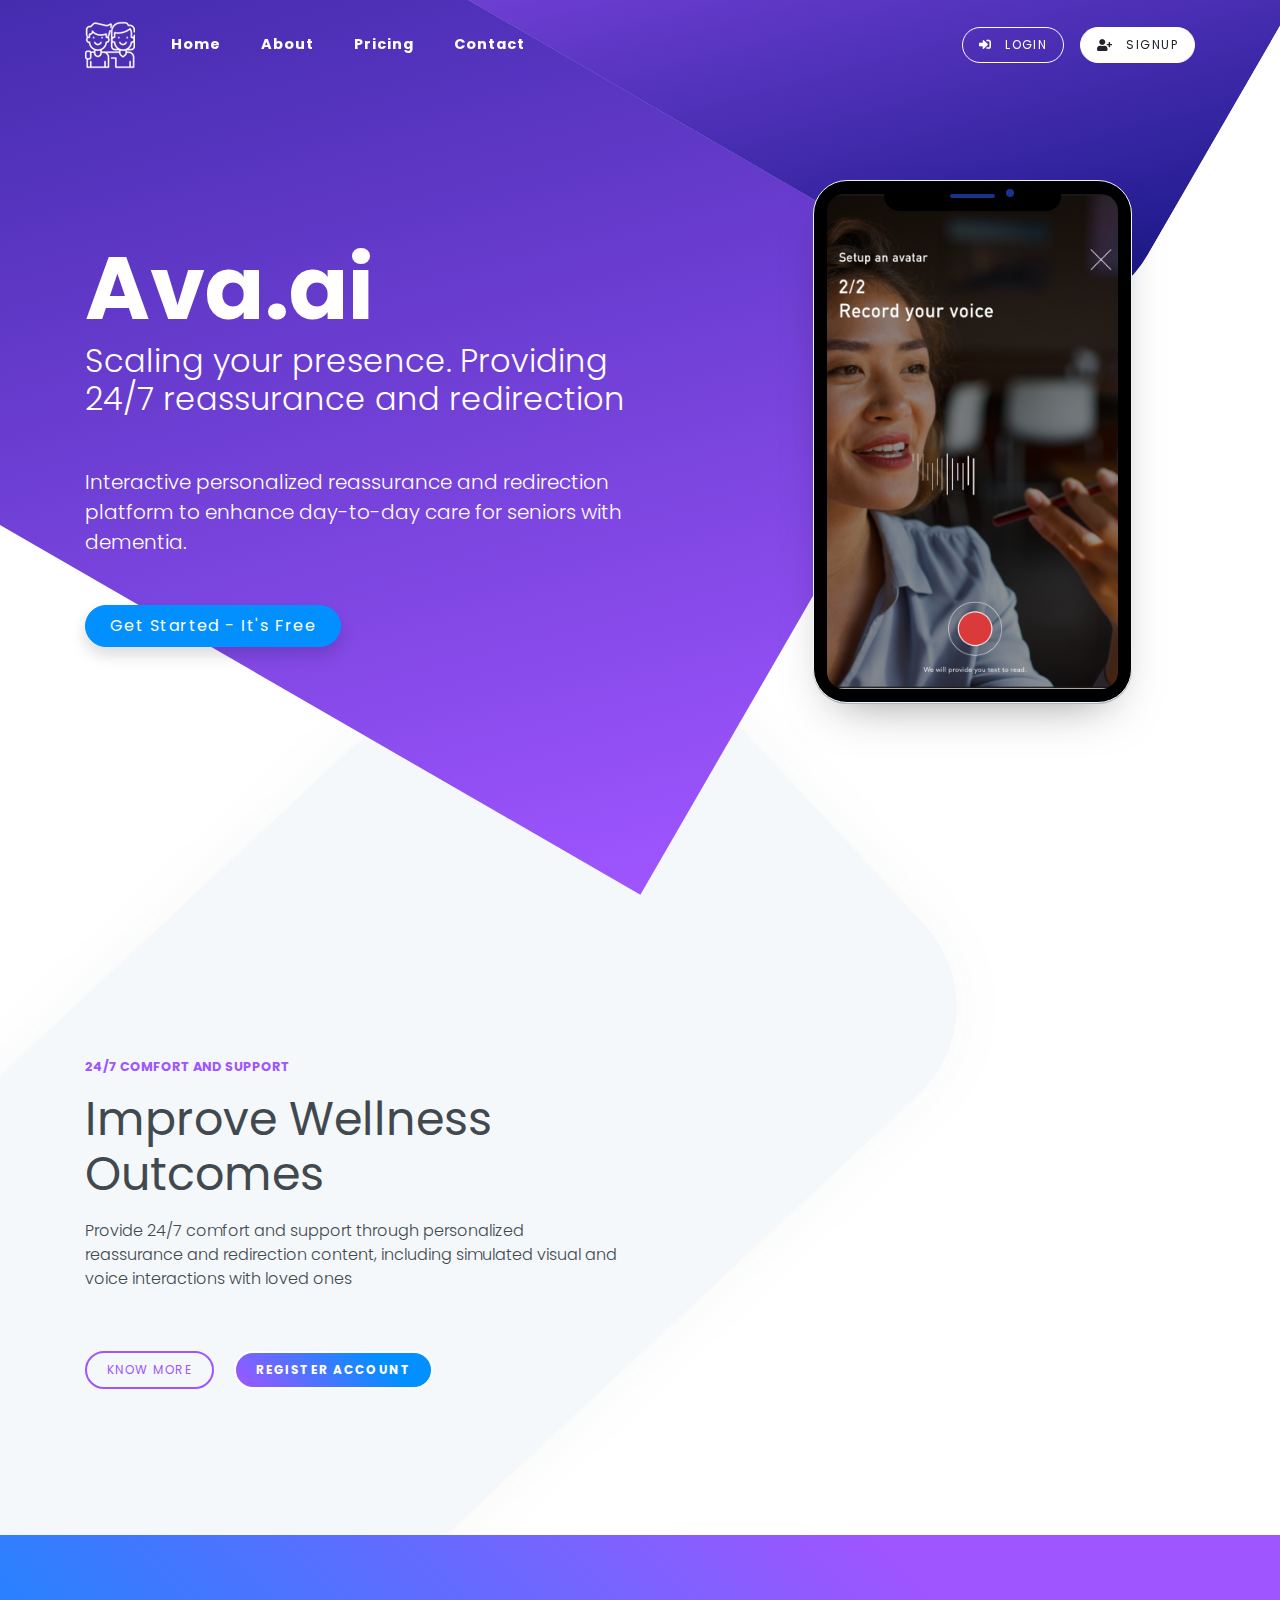
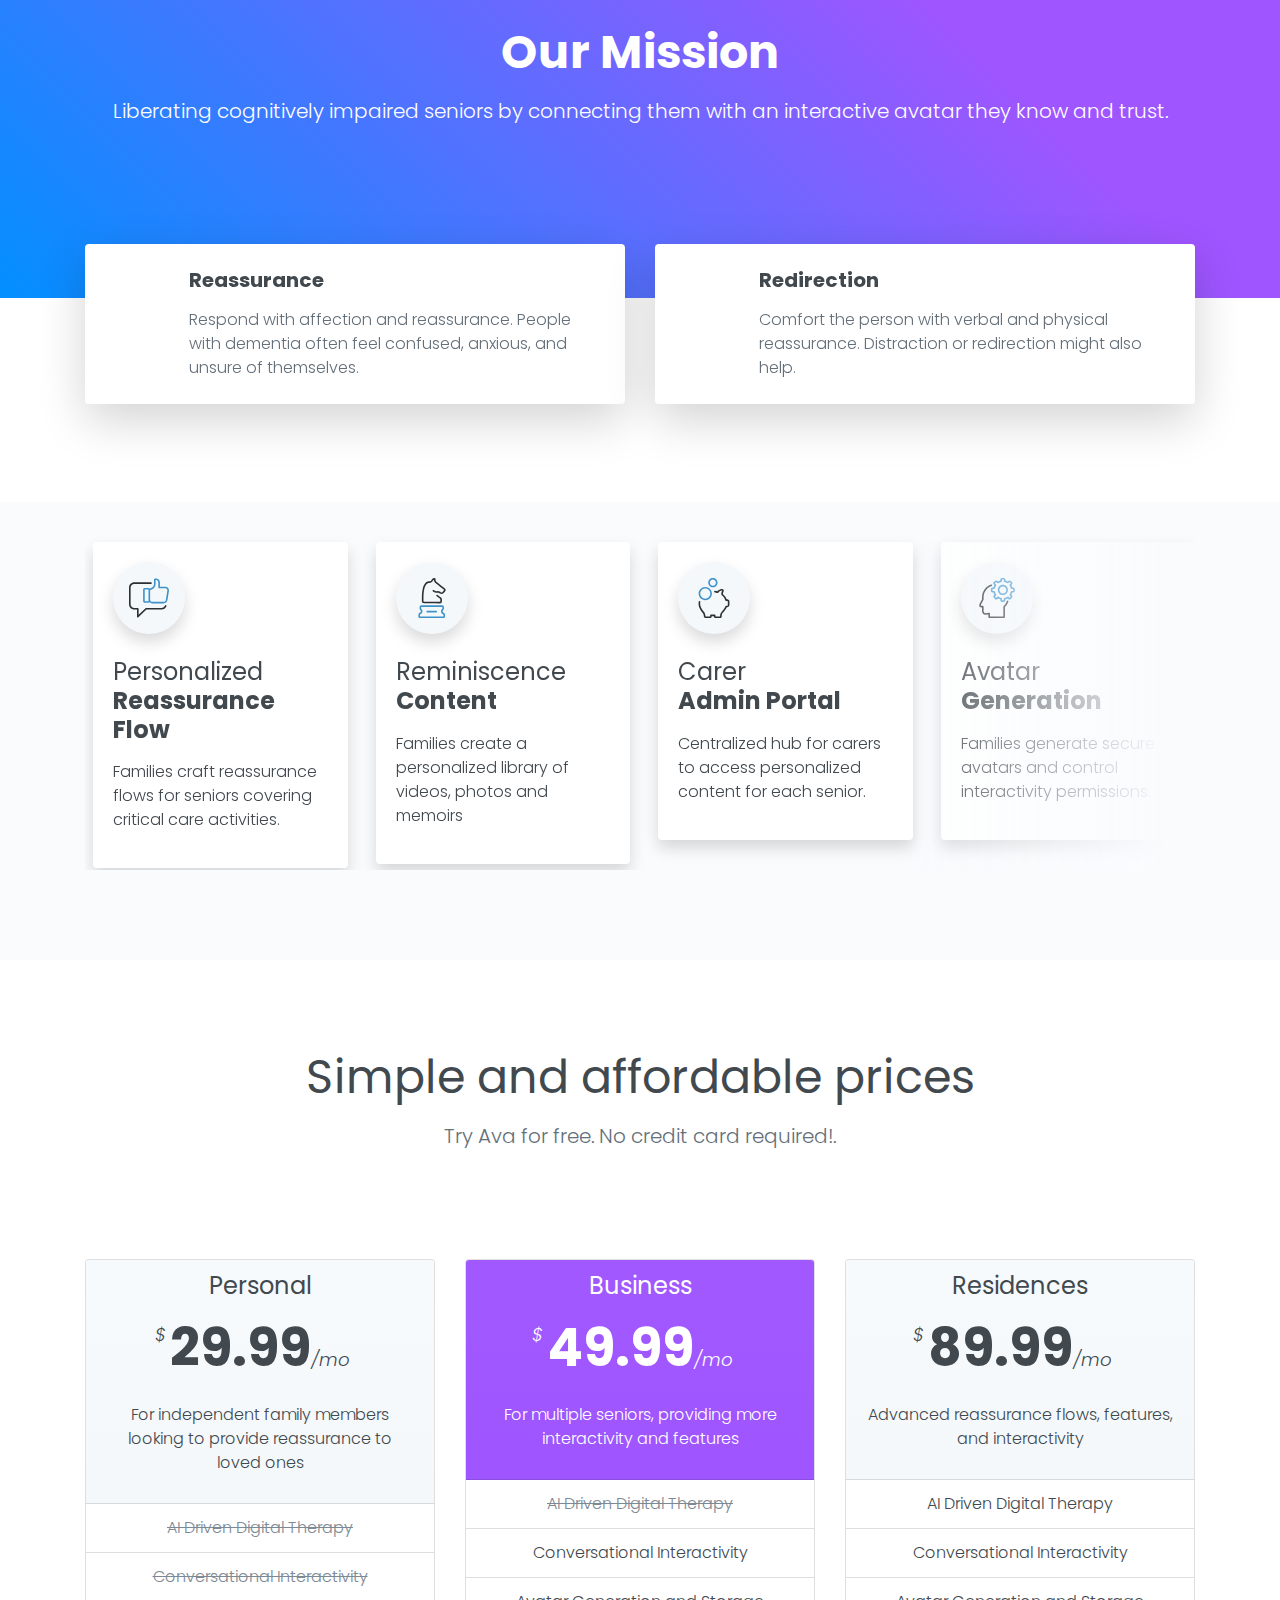
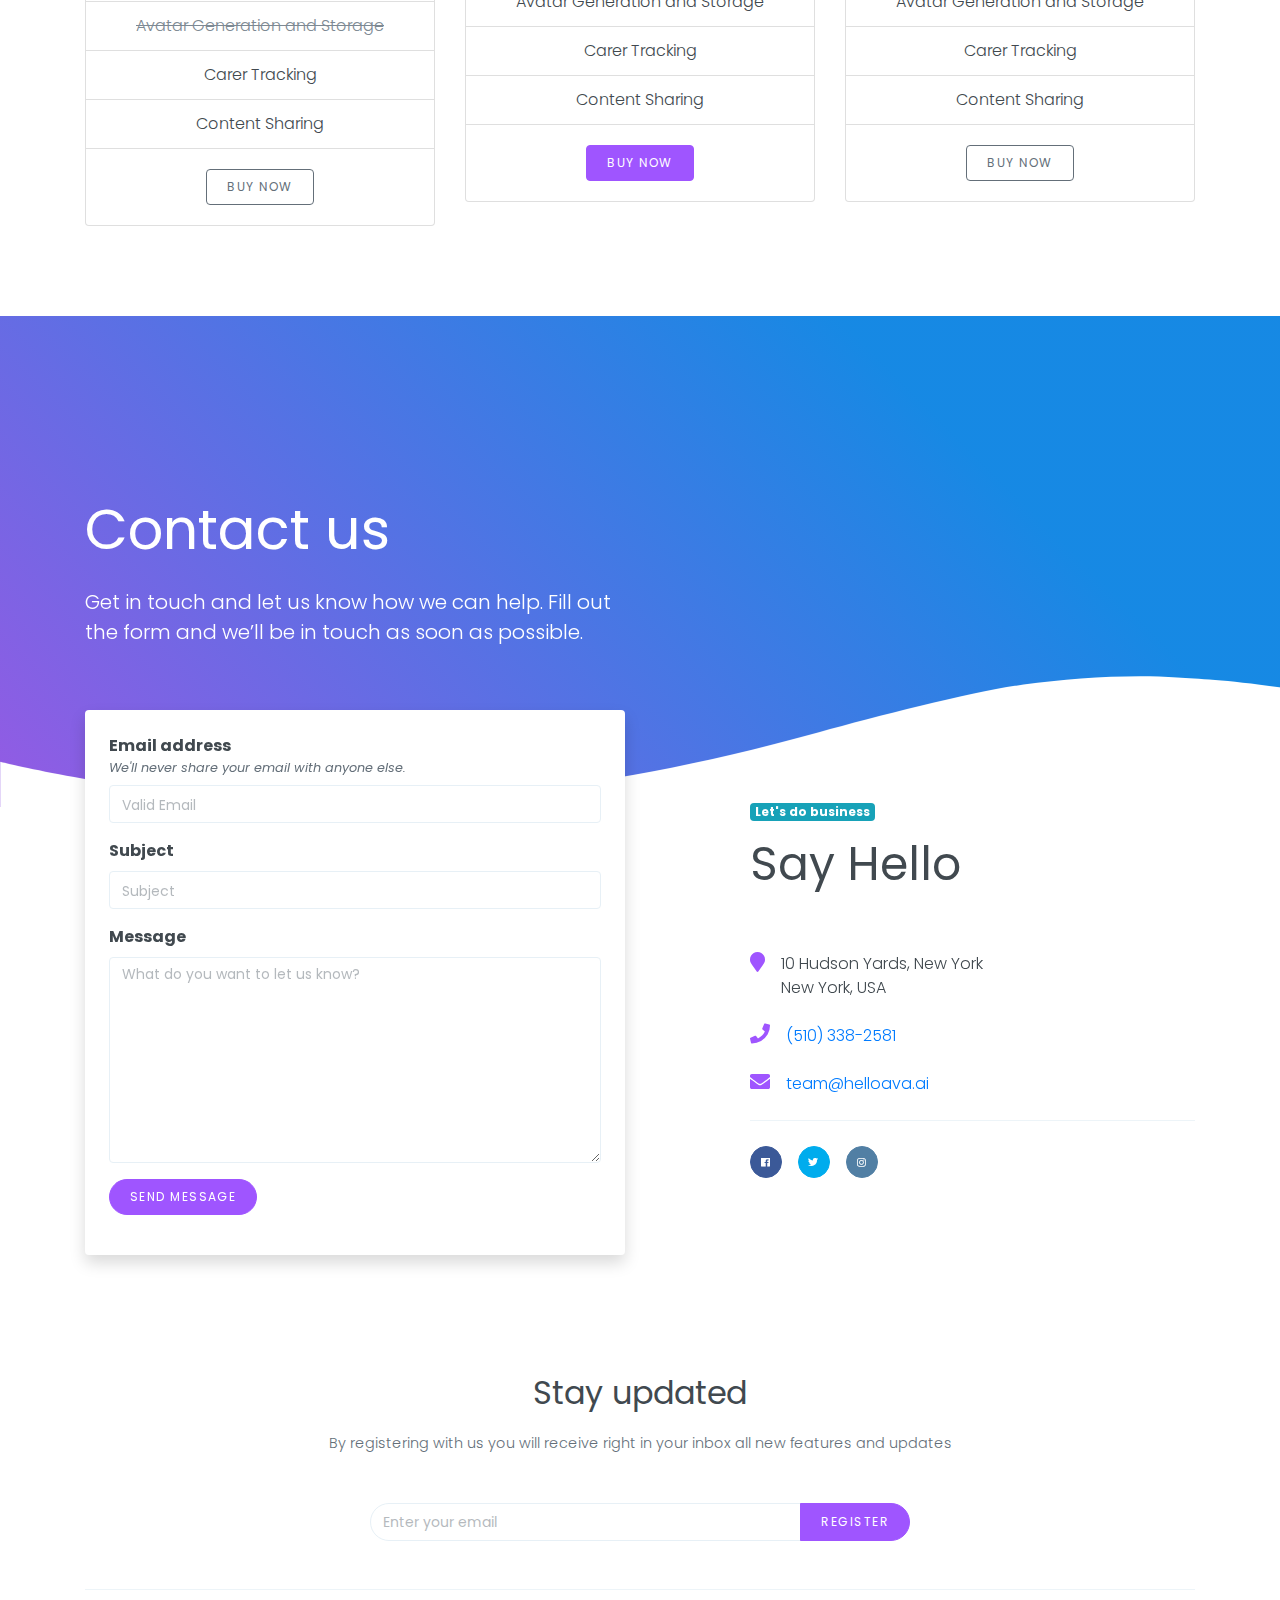
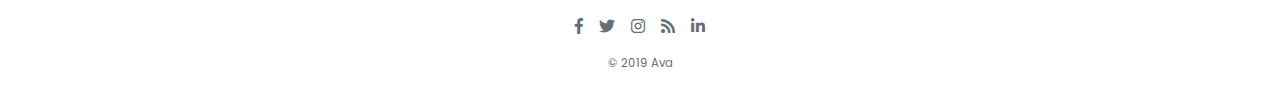
==== commit 45f6872f: "Update sales" ====
--- a/index.html
+++ b/index.html
@@ -323,7 +323,7 @@
 								<p>For multiple seniors, providing more interactivity and features</p>
 							</div>
 							<ul class="list-group list-group-flush">
-								<li class="list-group-item">AI Driven Digital Therapy</li>
+								<li class="list-group-item strike-through">AI Driven Digital Therapy</li>
 								<li class="list-group-item">Conversational Interactivity</li>
 								<li class="list-group-item">Avatar Generation and Storage</li>
 								<li class="list-group-item">Carer Tracking</li>
@@ -337,7 +337,7 @@
 					<div class="col-md-4 mt-5">
 						<div class="card text-center">
 							<div class="pricing card-header bg-6-gradient d-flex align-items-center flex-column">
-								<h4>Enterprise</h4>
+								<h4>Residences</h4>
 								<div class="pricing-value">
 									<span class="price bold">89.99</span>
 								</div>
